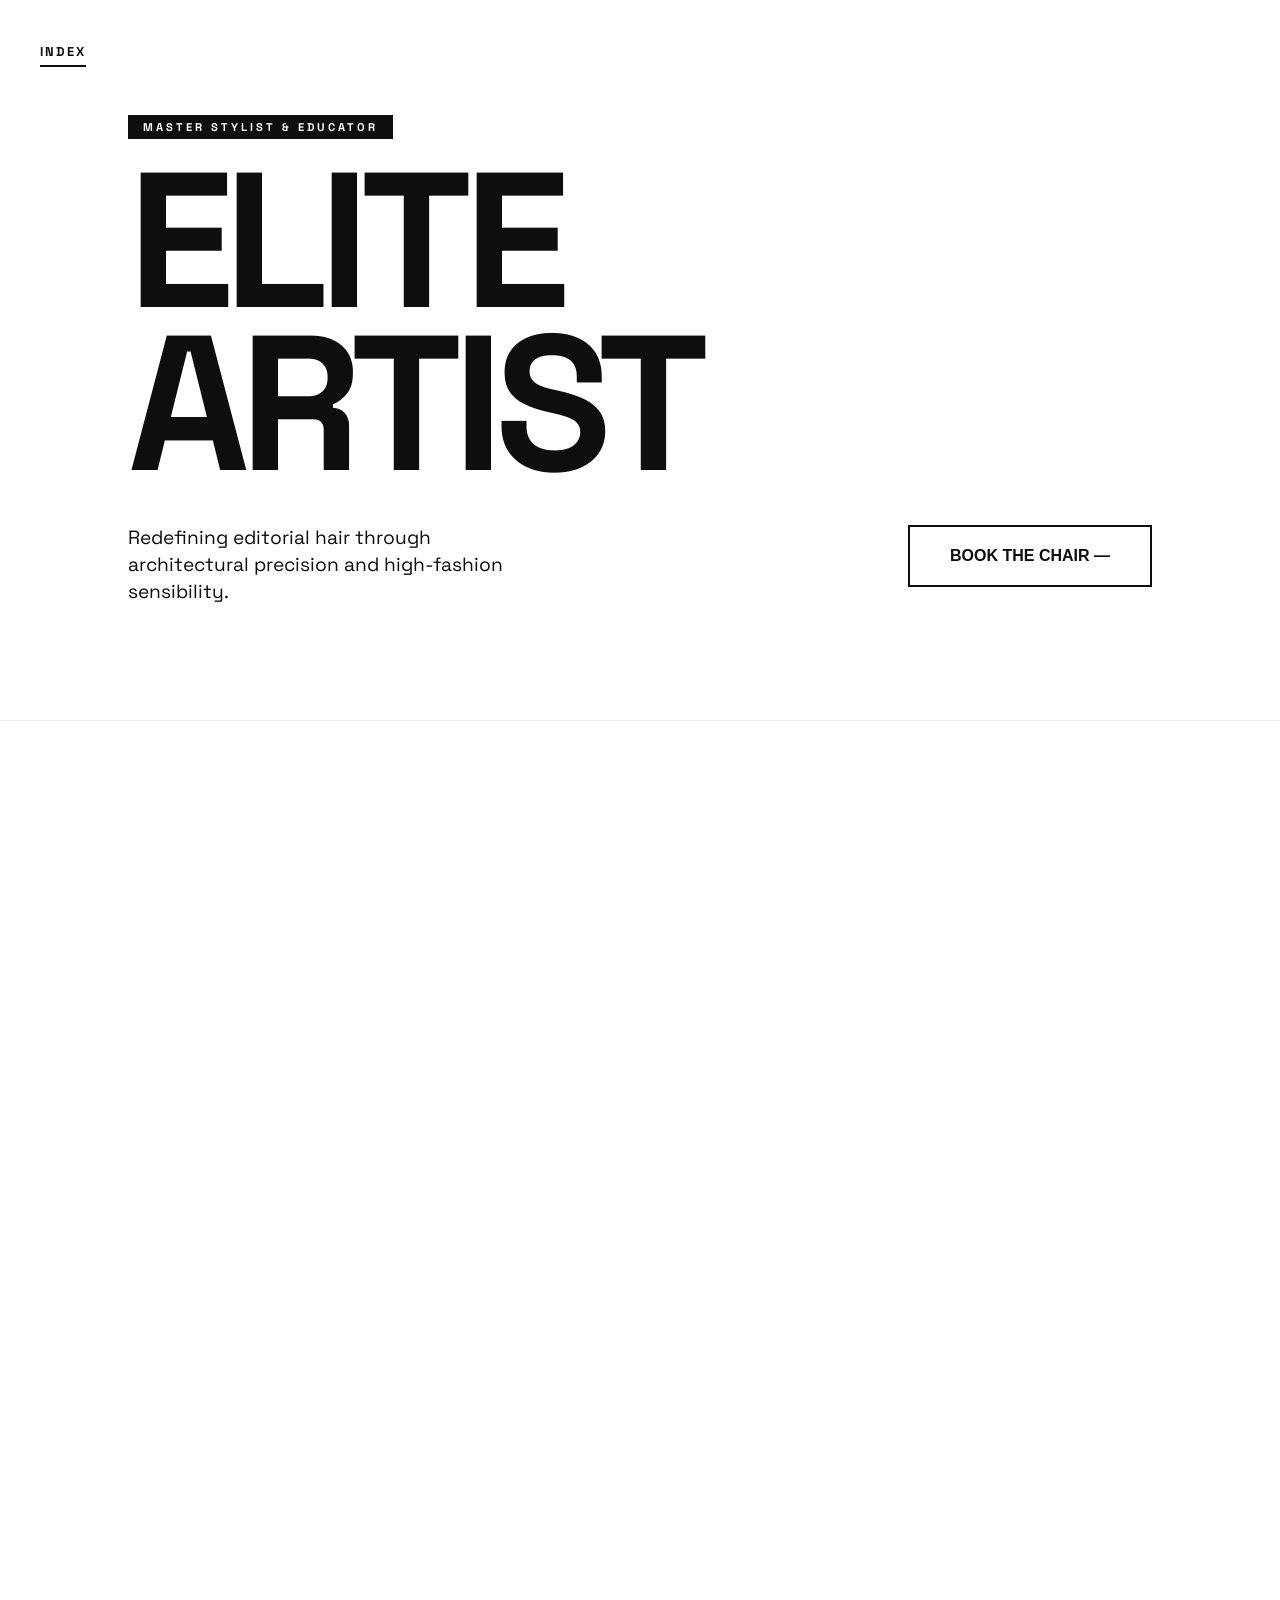
==== artist.html @ c4796ece "Update artist.html" ====
<!DOCTYPE html>
<html lang="en">
<head>
    <meta charset="UTF-8">
    <meta name="viewport" content="width=device-width, initial-scale=1.0">
    <title>Elite Artist | Dawlhaus Digital</title>
    <link href="https://fonts.googleapis.com/css2?family=Space+Grotesk:wght@300;500;700&display=swap" rel="stylesheet">
    <style>
        :root {
            --bg: #ffffff;
            --text: #0e0e0e;
            --accent: #ff3e00; /* Editorial Red accent */
        }

        body {
            background: var(--bg);
            color: var(--text);
            font-family: 'Space Grotesk', sans-serif;
            margin: 0;
            overflow-x: hidden;
            -webkit-font-smoothing: antialiased;
        }

        /* Sophisticated Back Nav */
        .back-nav {
            position: fixed;
            top: 40px;
            left: 40px;
            z-index: 100;
        }
        .back-nav a {
            text-decoration: none;
            color: var(--text);
            font-weight: 700;
            text-transform: uppercase;
            font-size: 0.8rem;
            letter-spacing: 2px;
            border-bottom: 2px solid var(--text);
            padding-bottom: 5px;
            transition: 0.3s;
        }
        .back-nav a:hover { color: var(--accent); border-color: var(--accent); }

        /* Award-Winning Header Layout */
        .artist-header {
            min-height: 80vh;
            display: flex;
            flex-direction: column;
            justify-content: center;
            padding: 0 10%;
            border-bottom: 1px solid #eee;
        }

        .badge {
            display: inline-block;
            background: var(--text);
            color: white;
            padding: 5px 15px;
            font-size: 0.7rem;
            font-weight: 700;
            text-transform: uppercase;
            letter-spacing: 3px;
            margin-bottom: 20px;
            width: fit-content;
        }

        .artist-header h1 {
            font-size: clamp(4rem, 15vw, 12rem); /* Fluid Typography */
            line-height: 0.85;
            margin: 0;
            font-weight: 700;
            letter-spacing: -0.05em;
            text-transform: uppercase;
        }

        .header-meta {
            display: grid;
            grid-template-columns: 1fr 1fr;
            margin-top: 40px;
            align-items: flex-start;
        }

        .header-meta p {
            font-size: 1.2rem;
            line-height: 1.4;
            max-width: 400px;
            margin: 0;
        }

        .cta-container { text-align: right; }

        .btn-editorial {
            background: none;
            border: 2px solid var(--text);
            color: var(--text);
            padding: 20px 40px;
            font-size: 1rem;
            font-weight: 700;
            text-transform: uppercase;
            cursor: pointer;
            transition: all 0.4s cubic-bezier(0.19, 1, 0.22, 1);
        }

        .btn-editorial:hover {
            background: var(--text);
            color: white;
            padding-right: 60px;
        }

        /* Broken Grid Gallery (The "Award Winning" Secret) */
        .gallery-section {
            padding: 100px 5%;
        }

        .gallery-grid {
            display: grid;
            grid-template-columns: repeat(6, 1fr);
            grid-auto-rows: 15vw;
            gap: 20px;
        }

        .gallery-item {
            background-size: cover;
            background-position: center;
            filter: grayscale(1);
            transition: 0.8s cubic-bezier(0.19, 1, 0.22, 1);
            position: relative;
            overflow: hidden;
        }

        .gallery-item::after {
            content: 'VIEW PROJECT';
            position: absolute;
            top: 50%; left: 50%;
            transform: translate(-50%, -50%);
            color: white;
            font-weight: 700;
            opacity: 0;
            transition: 0.4s;
        }

        .gallery-item:hover {
            filter: grayscale(0);
            transform: scale(0.98);
        }
        
        .gallery-item:hover::after { opacity: 1; }

        /* Asymmetric Layout */
        .item-1 { grid-column: 1 / span 3; grid-row: 1 / span 3; }
        .item-2 { grid-column: 4 / span 3; grid-row: 1 / span 2; margin-top: 50px; }
        .item-3 { grid-column: 2 / span 2; grid-row: 4 / span 2; }
        .item-4 { grid-column: 4 / span 2; grid-row: 3 / span 3; }

        @media (max-width: 768px) {
            .header-meta { grid-template-columns: 1fr; gap: 30px; }
            .gallery-grid { display: flex; flex-direction: column; }
            .gallery-item { aspect-ratio: 3/4; margin-bottom: 20px; }
        }
    </style>
</head>
<body>

    <nav class="back-nav">
        <a href="index.html">Index</a>
    </nav>

    <header class="artist-header">
        <span class="badge">Master Stylist & Educator</span>
        <h1>ELITE<br>ARTIST</h1>
        
        <div class="header-meta">
            <p>Redefining editorial hair through architectural precision and high-fashion sensibility.</p>
            <div class="cta-container">
                <button class="btn-editorial">Book the Chair —</button>
            </div>
        </div>
    </header>

    <section class="gallery-section">
        <div class="gallery-grid">
            <div class="gallery-item item-1" style="background-image: url('https://images.unsplash.com/photo-1562322140-8baeececf3df?auto=format&fit=crop&q=80&w=800');"></div>
            <div class="gallery-item item-2" style="background-image: url('https://images.unsplash.com/photo-1522335789203-aabd1fc54bc9?auto=format&fit=crop&q=80&w=800');"></div>
            <div class="gallery-item item-3" style="background-image: url('https://images.unsplash.com/photo-1487412720507-e7ab37603c6f?auto=format&fit=crop&q=80&w=800');"></div>
            <div class="gallery-item item-4" style="background-image: url('https://images.unsplash.com/photo-1595476108010-b4d1f102b1b1?auto=format&fit=crop&q=80&w=800');"></div>
        </div>
    </section>

</body>
</html>
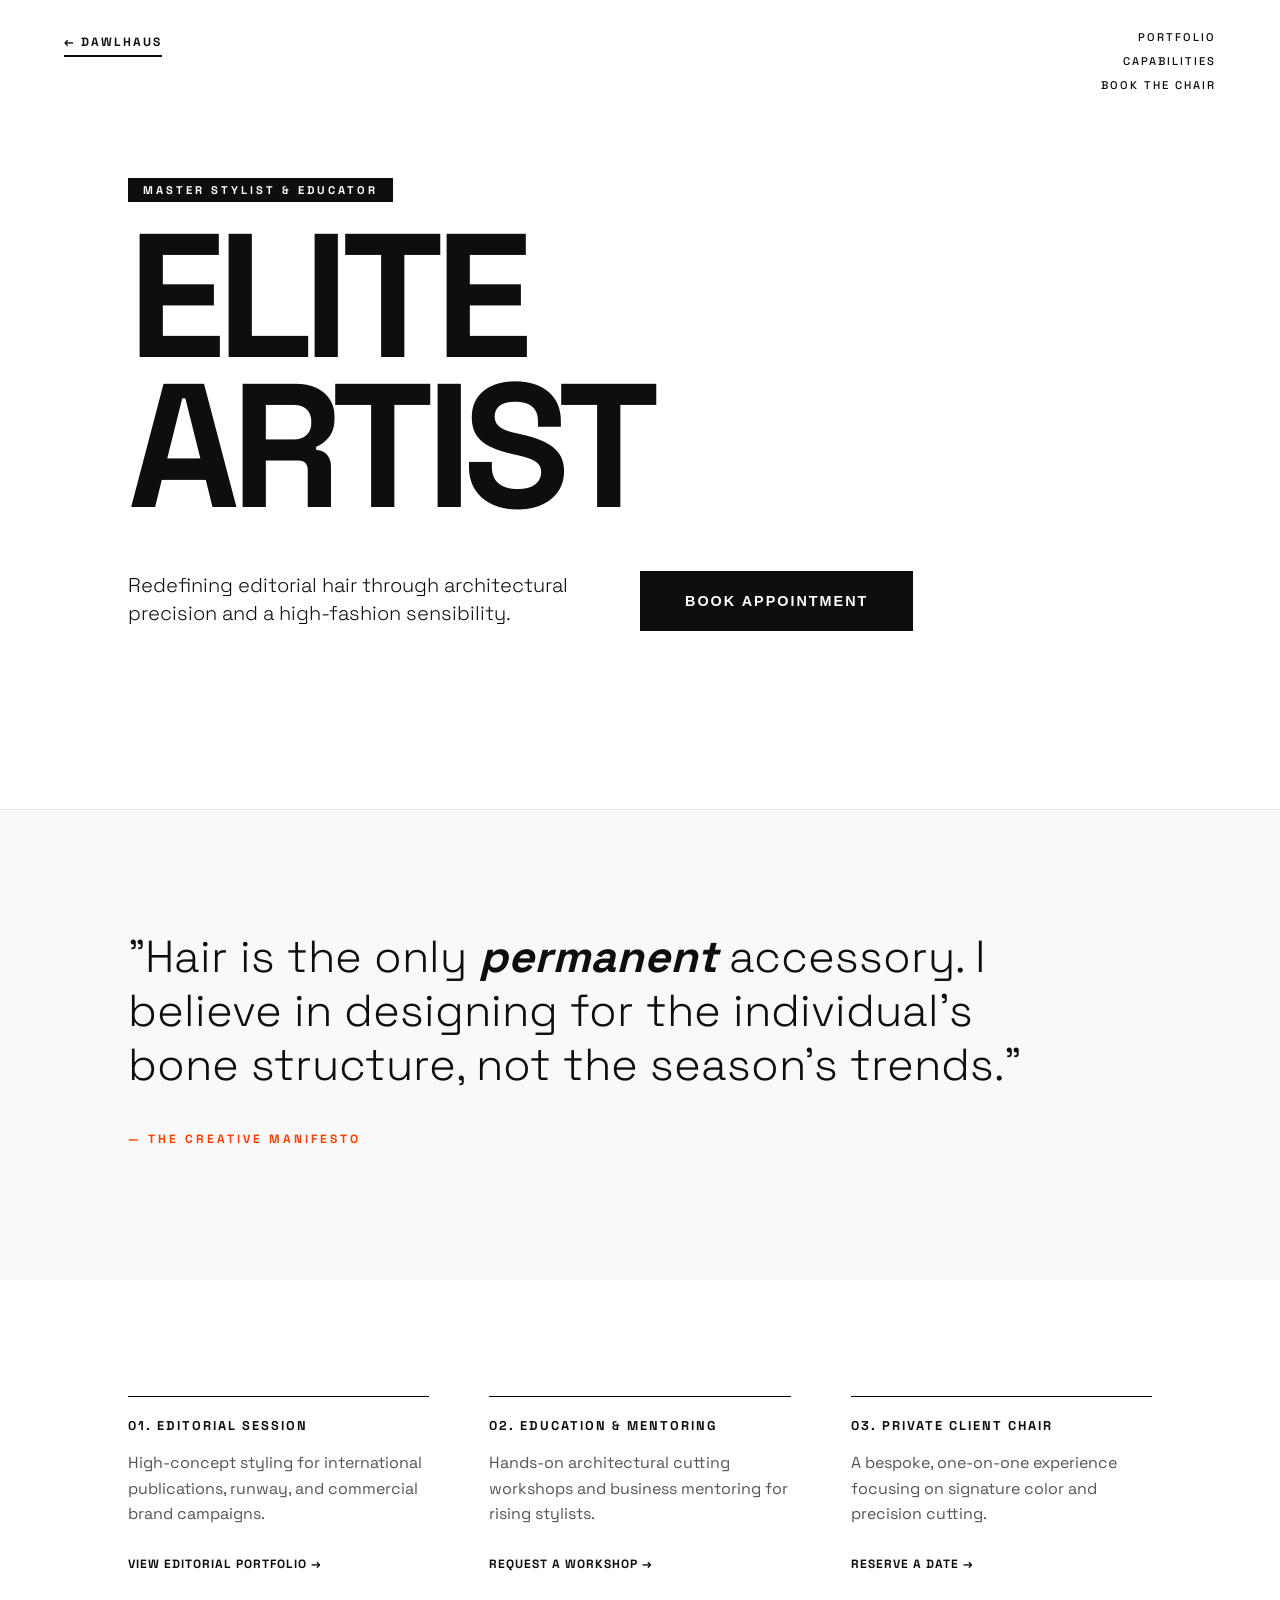
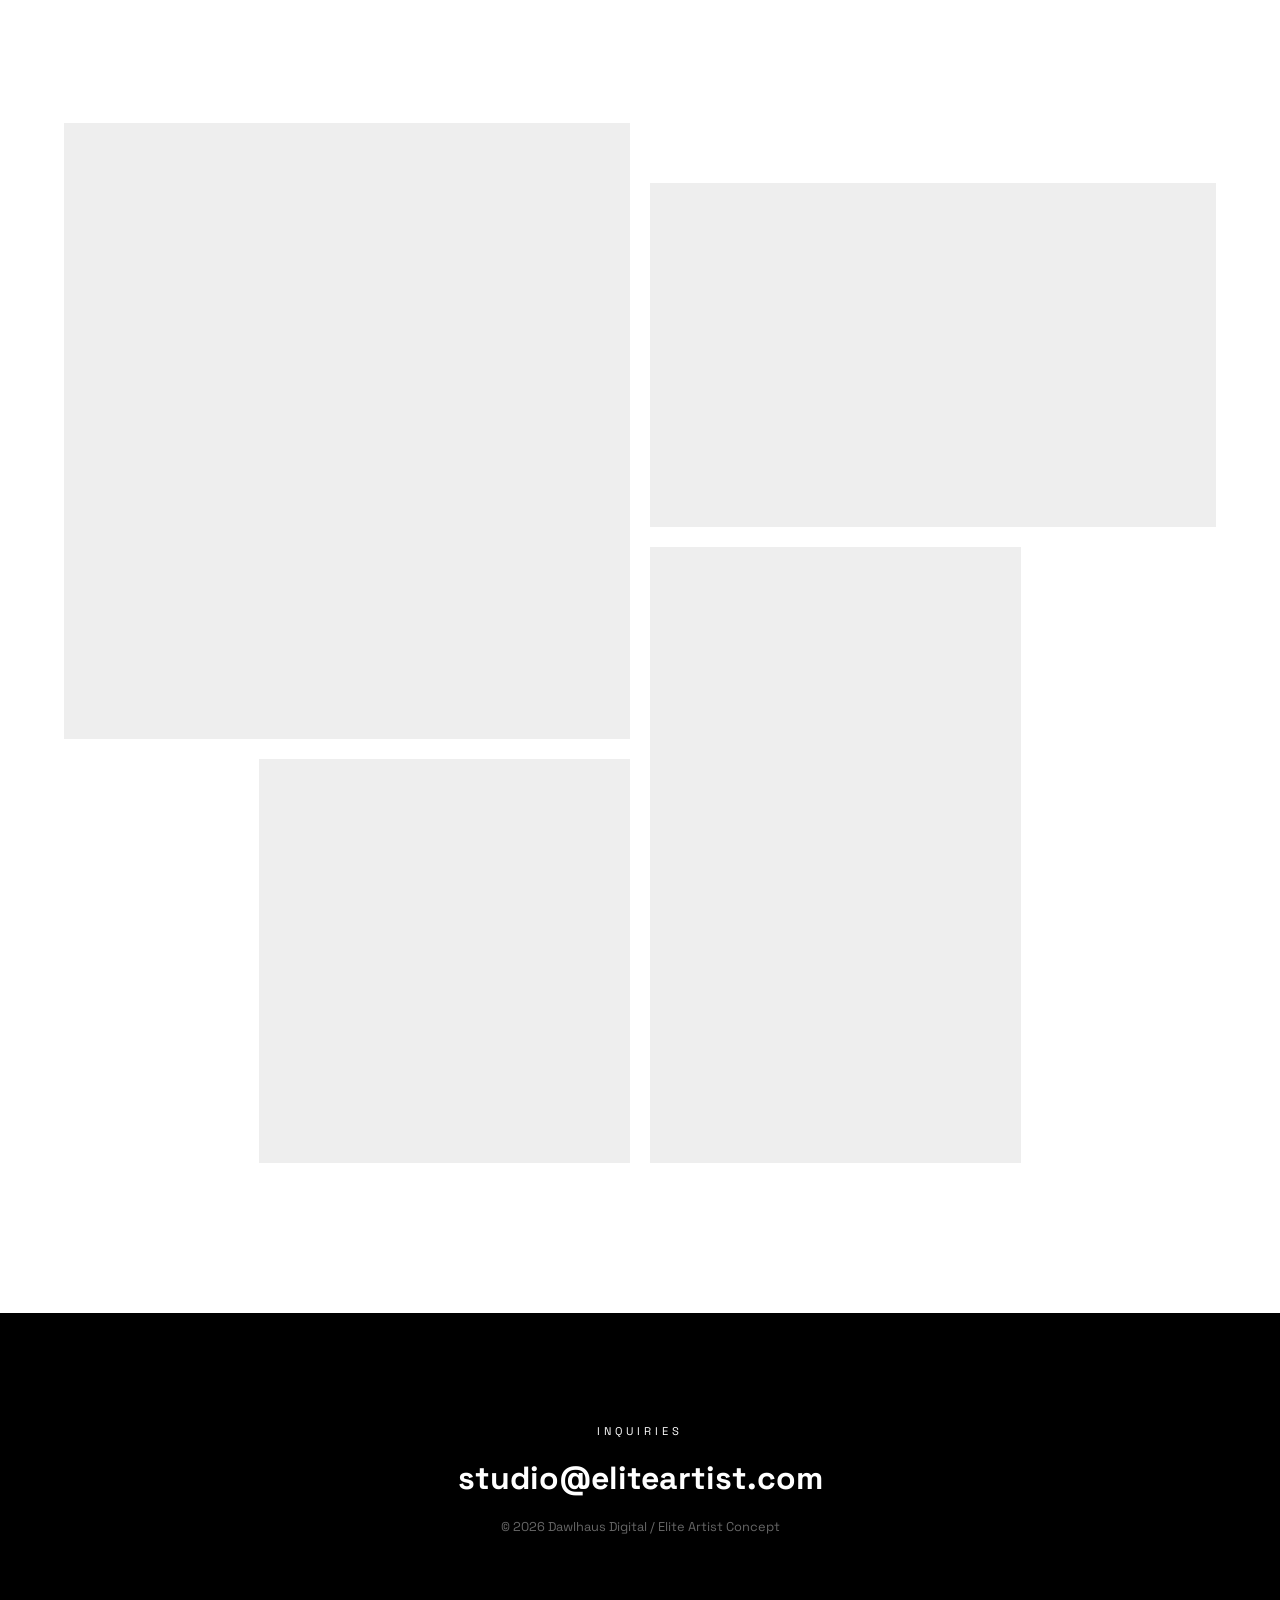
==== commit aa63f365: "Update artist.html" ====
--- a/artist.html
+++ b/artist.html
@@ -9,8 +9,11 @@
         :root {
             --bg: #ffffff;
             --text: #0e0e0e;
-            --accent: #ff3e00; /* Editorial Red accent */
-        }
+            --accent: #ff3e00; 
+            --light-grey: #f9f9f9;
+        }
+
+        * { box-sizing: border-box; }
 
         body {
             background: var(--bg);
@@ -19,31 +22,60 @@
             margin: 0;
             overflow-x: hidden;
             -webkit-font-smoothing: antialiased;
-        }
-
-        /* Sophisticated Back Nav */
-        .back-nav {
+            scroll-behavior: smooth;
+        }
+
+        /* --- NAVIGATION & SIDEBAR --- */
+        .nav-container {
             position: fixed;
-            top: 40px;
-            left: 40px;
+            top: 0;
+            width: 100%;
+            padding: 30px 5%;
+            display: flex;
+            justify-content: space-between;
+            align-items: flex-start;
             z-index: 100;
-        }
+            pointer-events: none; /* Allows clicking items behind it if needed */
+        }
+
+        .nav-container a, .nav-container li { pointer-events: auto; }
+
         .back-nav a {
             text-decoration: none;
             color: var(--text);
             font-weight: 700;
             text-transform: uppercase;
-            font-size: 0.8rem;
+            font-size: 0.75rem;
             letter-spacing: 2px;
             border-bottom: 2px solid var(--text);
             padding-bottom: 5px;
             transition: 0.3s;
         }
-        .back-nav a:hover { color: var(--accent); border-color: var(--accent); }
-
-        /* Award-Winning Header Layout */
+
+        .side-meta ul {
+            list-style: none;
+            padding: 0;
+            margin: 0;
+            text-align: right;
+        }
+
+        .side-meta a {
+            text-decoration: none;
+            color: var(--text);
+            font-weight: 500;
+            font-size: 0.7rem;
+            letter-spacing: 2px;
+            text-transform: uppercase;
+            display: block;
+            margin-bottom: 10px;
+            transition: 0.3s;
+        }
+
+        .side-meta a:hover, .back-nav a:hover { color: var(--accent); border-color: var(--accent); }
+
+        /* --- HERO HEADER --- */
         .artist-header {
-            min-height: 80vh;
+            min-height: 90vh;
             display: flex;
             flex-direction: column;
             justify-content: center;
@@ -65,7 +97,7 @@
         }
 
         .artist-header h1 {
-            font-size: clamp(4rem, 15vw, 12rem); /* Fluid Typography */
+            font-size: clamp(4rem, 15vw, 11rem);
             line-height: 0.85;
             margin: 0;
             font-weight: 700;
@@ -76,41 +108,98 @@
         .header-meta {
             display: grid;
             grid-template-columns: 1fr 1fr;
-            margin-top: 40px;
+            margin-top: 50px;
             align-items: flex-start;
         }
 
         .header-meta p {
-            font-size: 1.2rem;
+            font-size: 1.25rem;
             line-height: 1.4;
-            max-width: 400px;
-            margin: 0;
-        }
-
-        .cta-container { text-align: right; }
+            max-width: 450px;
+            margin: 0;
+            font-weight: 300;
+        }
 
         .btn-editorial {
-            background: none;
-            border: 2px solid var(--text);
+            background: var(--text);
+            border: none;
+            color: white;
+            padding: 22px 45px;
+            font-size: 0.9rem;
+            font-weight: 700;
+            text-transform: uppercase;
+            cursor: pointer;
+            letter-spacing: 2px;
+            transition: all 0.4s cubic-bezier(0.19, 1, 0.22, 1);
+        }
+
+        .btn-editorial:hover {
+            background: var(--accent);
+            transform: translateY(-5px);
+        }
+
+        /* --- PHILOSOPHY SECTION --- */
+        .philosophy {
+            padding: 120px 10%;
+            background: var(--light-grey);
+            text-align: left;
+        }
+
+        .philosophy h2 {
+            font-weight: 300;
+            font-size: clamp(1.5rem, 4vw, 2.8rem);
+            line-height: 1.2;
+            max-width: 900px;
+            margin: 0;
+        }
+
+        .philosophy span { font-style: italic; font-weight: 700; }
+
+        /* --- SERVICES / CAPABILITIES --- */
+        .services-grid {
+            padding: 100px 10%;
+            display: grid;
+            grid-template-columns: repeat(auto-fit, minmax(300px, 1fr));
+            gap: 60px;
+        }
+
+        .service-card h4 {
+            border-top: 1px solid #000;
+            padding-top: 20px;
+            text-transform: uppercase;
+            font-size: 0.8rem;
+            letter-spacing: 2px;
+            margin-bottom: 15px;
+        }
+
+        .service-card p {
+            font-size: 1rem;
+            color: #555;
+            line-height: 1.6;
+            margin-bottom: 25px;
+        }
+
+        .service-link {
+            font-weight: 700;
             color: var(--text);
-            padding: 20px 40px;
-            font-size: 1rem;
-            font-weight: 700;
-            text-transform: uppercase;
-            cursor: pointer;
-            transition: all 0.4s cubic-bezier(0.19, 1, 0.22, 1);
-        }
-
-        .btn-editorial:hover {
-            background: var(--text);
-            color: white;
-            padding-right: 60px;
-        }
-
-        /* Broken Grid Gallery (The "Award Winning" Secret) */
-        .gallery-section {
-            padding: 100px 5%;
-        }
+            text-decoration: none;
+            font-size: 0.75rem;
+            letter-spacing: 1px;
+            position: relative;
+        }
+
+        .service-link::after {
+            content: '';
+            position: absolute;
+            width: 0; height: 1px; bottom: -2px; left: 0;
+            background: var(--accent);
+            transition: 0.3s;
+        }
+
+        .service-link:hover::after { width: 100%; }
+
+        /* --- GALLERY SECTION --- */
+        .gallery-section { padding: 50px 5% 150px 5%; }
 
         .gallery-grid {
             display: grid;
@@ -125,44 +214,40 @@
             filter: grayscale(1);
             transition: 0.8s cubic-bezier(0.19, 1, 0.22, 1);
             position: relative;
-            overflow: hidden;
-        }
-
-        .gallery-item::after {
-            content: 'VIEW PROJECT';
-            position: absolute;
-            top: 50%; left: 50%;
-            transform: translate(-50%, -50%);
-            color: white;
-            font-weight: 700;
-            opacity: 0;
-            transition: 0.4s;
-        }
-
-        .gallery-item:hover {
-            filter: grayscale(0);
-            transform: scale(0.98);
-        }
-        
-        .gallery-item:hover::after { opacity: 1; }
-
-        /* Asymmetric Layout */
+            background-color: #eee;
+        }
+
+        .gallery-item:hover { filter: grayscale(0); }
+
+        /* Asymmetric Layout Rules */
         .item-1 { grid-column: 1 / span 3; grid-row: 1 / span 3; }
-        .item-2 { grid-column: 4 / span 3; grid-row: 1 / span 2; margin-top: 50px; }
+        .item-2 { grid-column: 4 / span 3; grid-row: 1 / span 2; margin-top: 60px; }
         .item-3 { grid-column: 2 / span 2; grid-row: 4 / span 2; }
         .item-4 { grid-column: 4 / span 2; grid-row: 3 / span 3; }
 
-        @media (max-width: 768px) {
-            .header-meta { grid-template-columns: 1fr; gap: 30px; }
+        /* --- RESPONSIVE --- */
+        @media (max-width: 900px) {
+            .header-meta { grid-template-columns: 1fr; gap: 40px; }
             .gallery-grid { display: flex; flex-direction: column; }
-            .gallery-item { aspect-ratio: 3/4; margin-bottom: 20px; }
+            .gallery-item { aspect-ratio: 1/1; margin-bottom: 20px; }
+            .nav-container { position: absolute; padding: 20px 5%; }
+            .side-meta { display: none; } /* Hide secondary nav on mobile for space */
         }
     </style>
 </head>
 <body>
 
-    <nav class="back-nav">
-        <a href="index.html">Index</a>
+    <nav class="nav-container">
+        <div class="back-nav">
+            <a href="index.html">← Dawlhaus</a>
+        </div>
+        <div class="side-meta">
+            <ul>
+                <li><a href="#portfolio">Portfolio</a></li>
+                <li><a href="#services">Capabilities</a></li>
+                <li><a href="#booking">Book the Chair</a></li>
+            </ul>
+        </div>
     </nav>
 
     <header class="artist-header">
@@ -170,14 +255,41 @@
         <h1>ELITE<br>ARTIST</h1>
         
         <div class="header-meta">
-            <p>Redefining editorial hair through architectural precision and high-fashion sensibility.</p>
+            <p>Redefining editorial hair through architectural precision and a high-fashion sensibility.</p>
             <div class="cta-container">
-                <button class="btn-editorial">Book the Chair —</button>
+                <button class="btn-editorial" id="booking">Book Appointment</button>
             </div>
         </div>
     </header>
 
-    <section class="gallery-section">
+    <section class="philosophy">
+        <h2>
+            "Hair is the only <span>permanent</span> accessory. I believe in designing for the individual's bone structure, not the season's trends."
+        </h2>
+        <p style="margin-top: 40px; text-transform: uppercase; letter-spacing: 3px; font-size: 0.75rem; font-weight: 700; color: var(--accent);">
+            — The Creative Manifesto
+        </p>
+    </section>
+
+    <section id="services" class="services-grid">
+        <div class="service-card">
+            <h4>01. Editorial Session</h4>
+            <p>High-concept styling for international publications, runway, and commercial brand campaigns.</p>
+            <a href="#" class="service-link">VIEW EDITORIAL PORTFOLIO →</a>
+        </div>
+        <div class="service-card">
+            <h4>02. Education & Mentoring</h4>
+            <p>Hands-on architectural cutting workshops and business mentoring for rising stylists.</p>
+            <a href="#" class="service-link">REQUEST A WORKSHOP →</a>
+        </div>
+        <div class="service-card">
+            <h4>03. Private Client Chair</h4>
+            <p>A bespoke, one-on-one experience focusing on signature color and precision cutting.</p>
+            <a href="#" class="service-link">RESERVE A DATE →</a>
+        </div>
+    </section>
+
+    <section id="portfolio" class="gallery-section">
         <div class="gallery-grid">
             <div class="gallery-item item-1" style="background-image: url('https://images.unsplash.com/photo-1562322140-8baeececf3df?auto=format&fit=crop&q=80&w=800');"></div>
             <div class="gallery-item item-2" style="background-image: url('https://images.unsplash.com/photo-1522335789203-aabd1fc54bc9?auto=format&fit=crop&q=80&w=800');"></div>
@@ -186,5 +298,11 @@
         </div>
     </section>
 
+    <footer style="padding: 100px 10%; background: #000; color: #fff; text-align: center;">
+        <p style="text-transform: uppercase; letter-spacing: 4px; font-size: 0.7rem;">Inquiries</p>
+        <h3 style="font-size: 2rem; margin: 20px 0;">studio@eliteartist.com</h3>
+        <p style="color: #666; font-size: 0.8rem;">&copy; 2026 Dawlhaus Digital / Elite Artist Concept</p>
+    </footer>
+
 </body>
 </html>
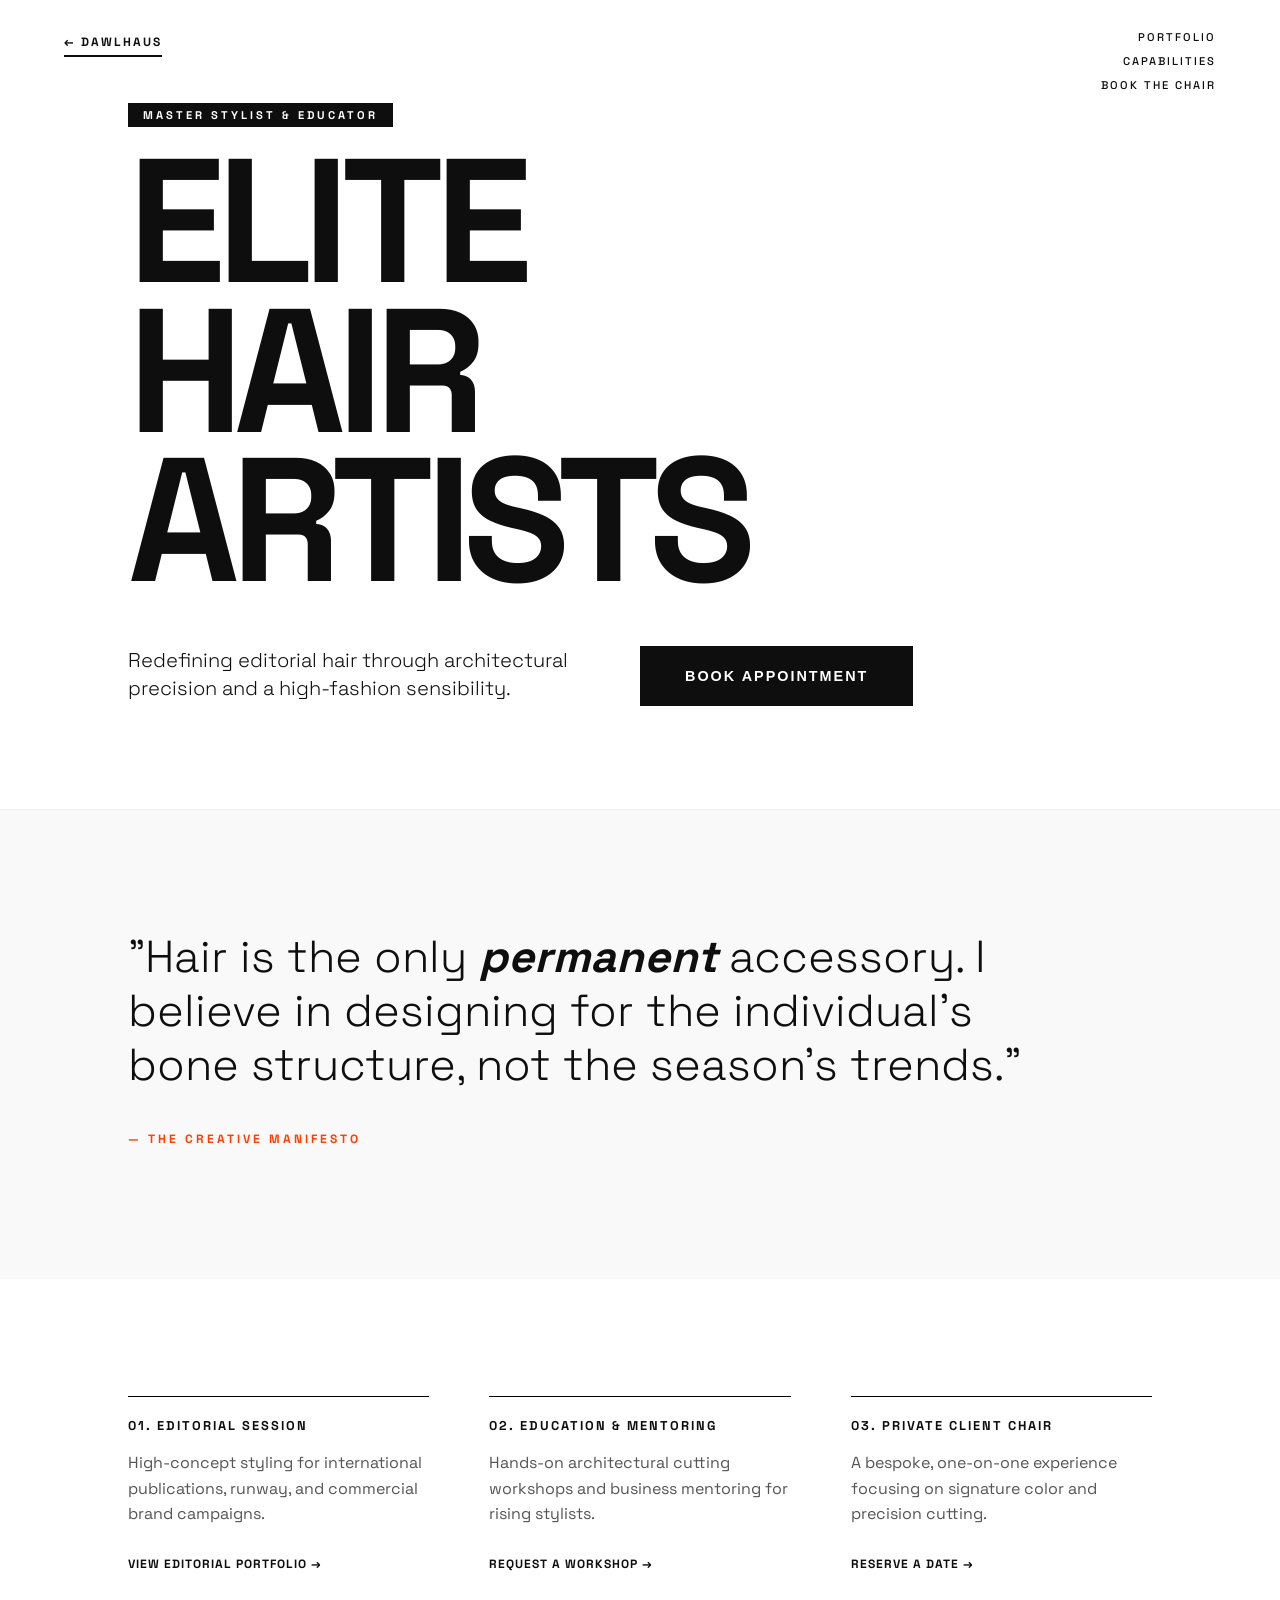
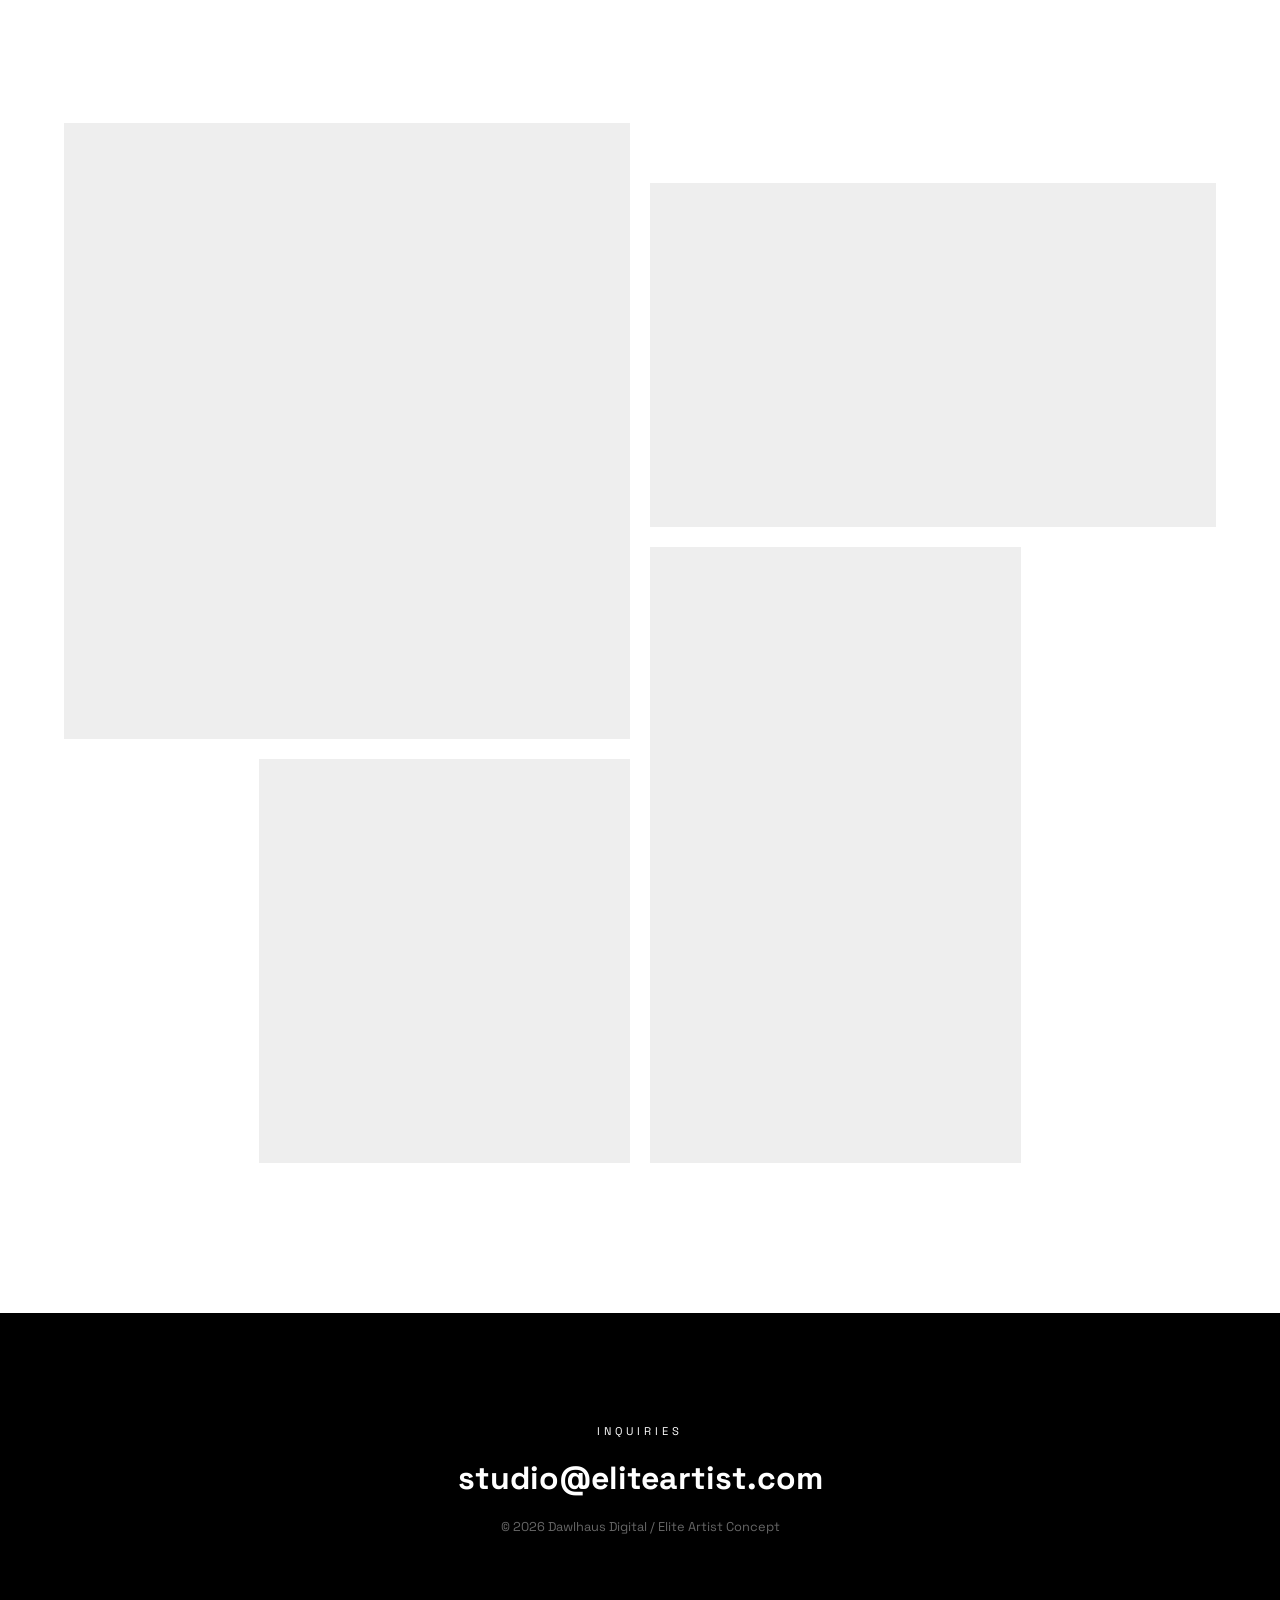
==== commit cde0f2fa: "Update artist.html" ====
--- a/artist.html
+++ b/artist.html
@@ -3,7 +3,7 @@
 <head>
     <meta charset="UTF-8">
     <meta name="viewport" content="width=device-width, initial-scale=1.0">
-    <title>Elite Artist | Dawlhaus Digital</title>
+    <title>Elite Hair Artists | Dawlhaus Digital</title>
     <link href="https://fonts.googleapis.com/css2?family=Space+Grotesk:wght@300;500;700&display=swap" rel="stylesheet">
     <style>
         :root {
@@ -252,7 +252,7 @@
 
     <header class="artist-header">
         <span class="badge">Master Stylist & Educator</span>
-        <h1>ELITE<br>ARTIST</h1>
+        <h1>ELITE<br>HAIR<br>ARTISTS</h1>
         
         <div class="header-meta">
             <p>Redefining editorial hair through architectural precision and a high-fashion sensibility.</p>
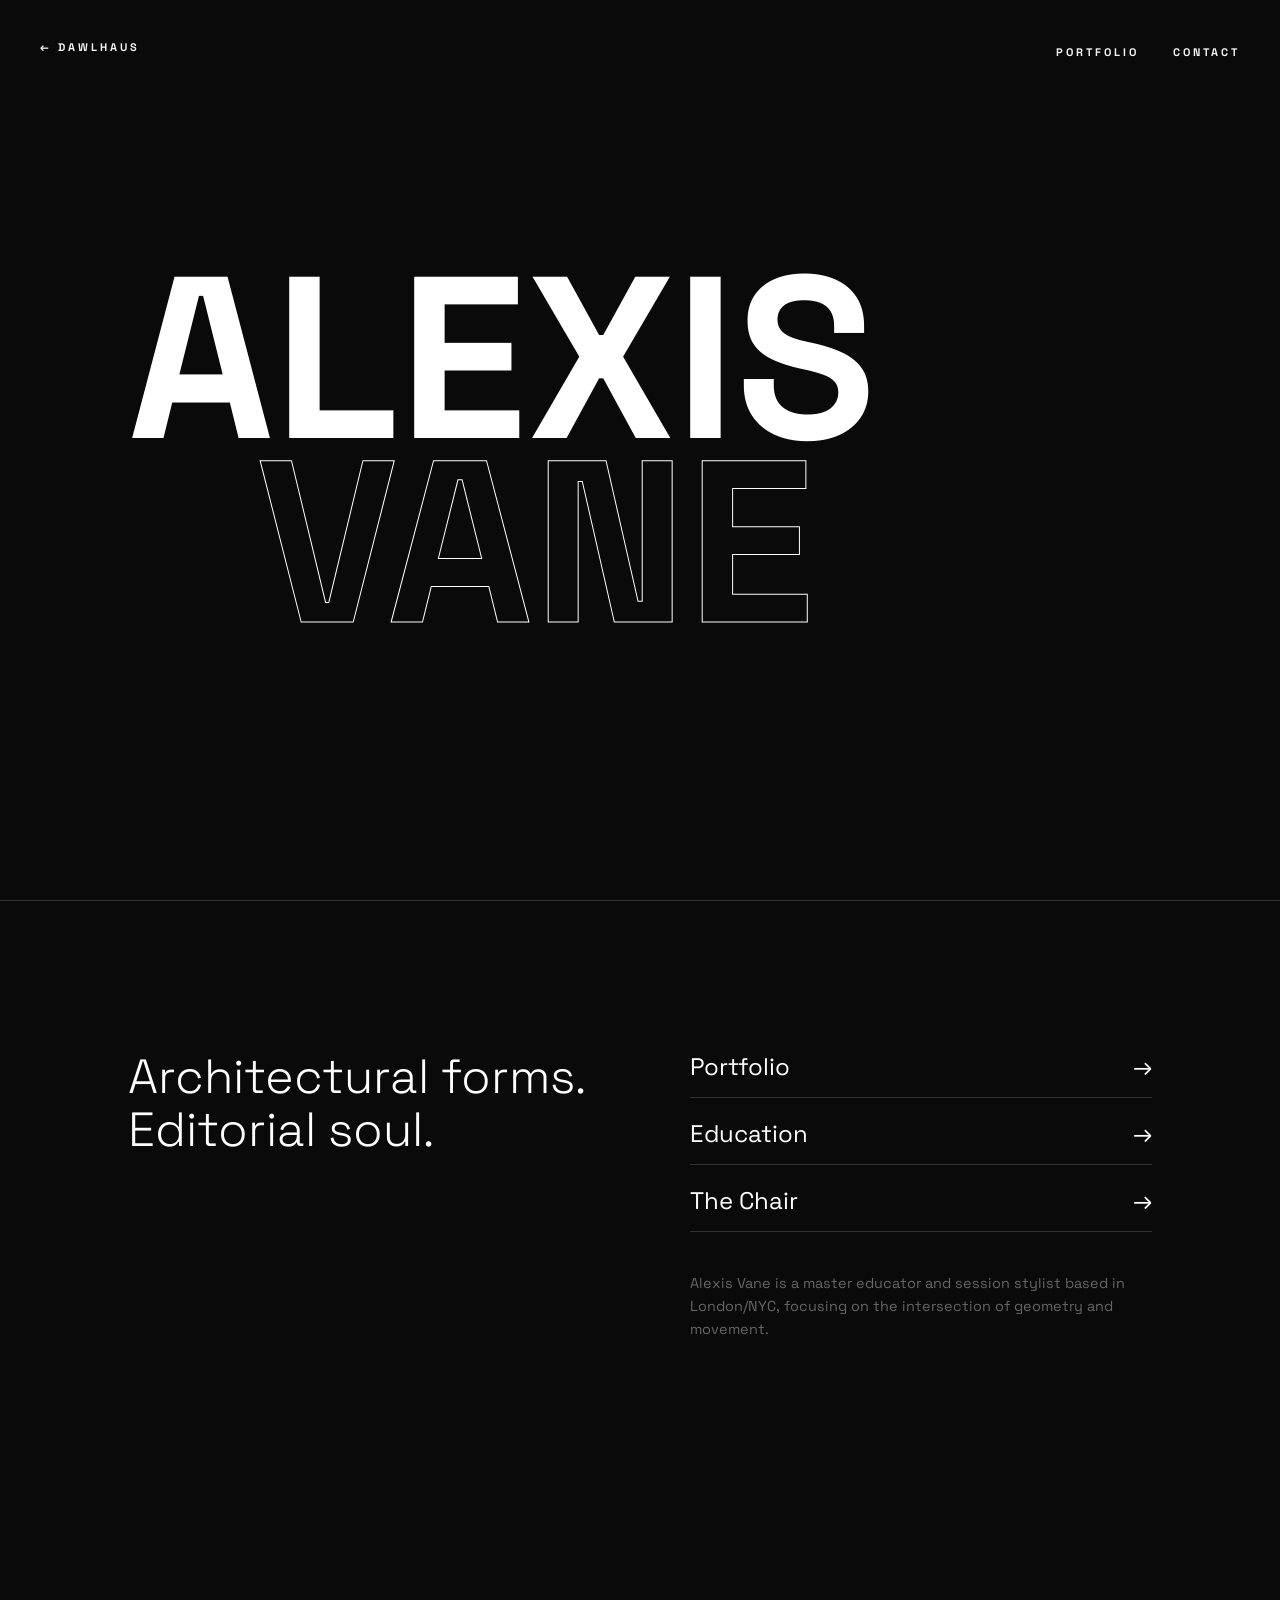
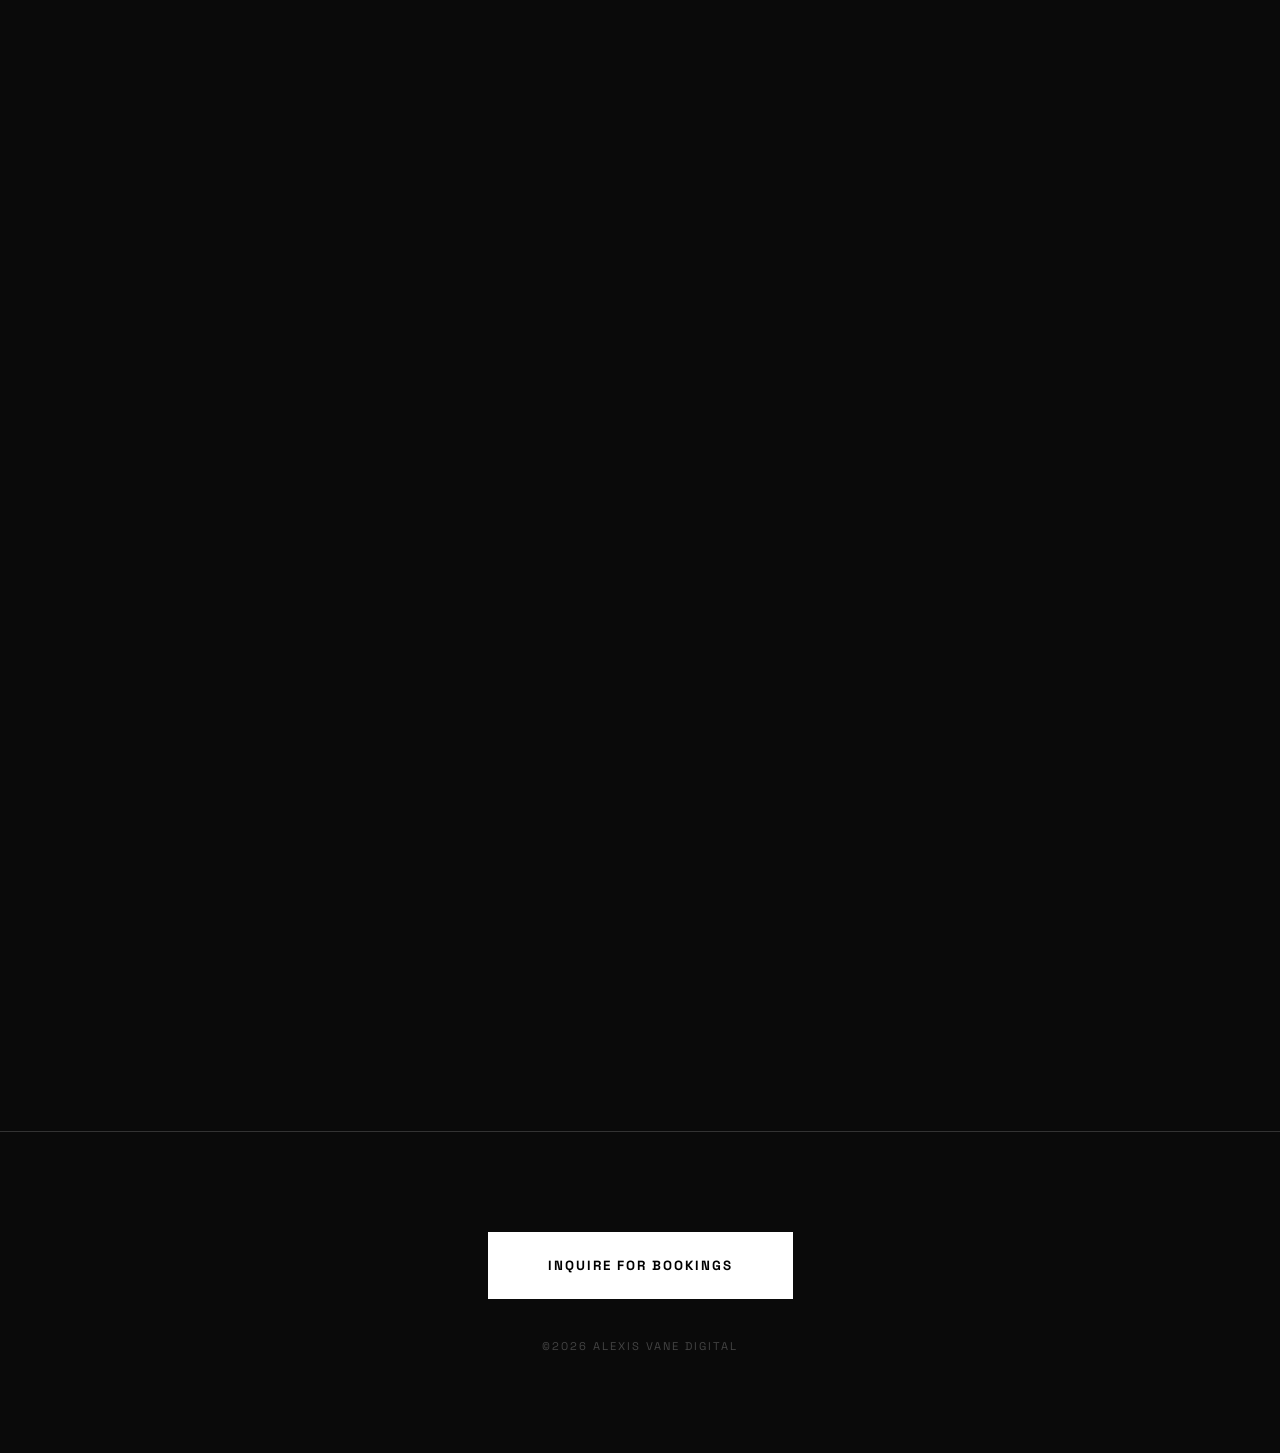
==== commit 8e49b03d: "Update artist.html" ====
--- a/artist.html
+++ b/artist.html
@@ -3,305 +3,189 @@
 <head>
     <meta charset="UTF-8">
     <meta name="viewport" content="width=device-width, initial-scale=1.0">
-    <title>Elite Hair Artists | Dawlhaus Digital</title>
-    <link href="https://fonts.googleapis.com/css2?family=Space+Grotesk:wght@300;500;700&display=swap" rel="stylesheet">
+    <title>Alexis Vane | Editorial Stylist</title>
+    <link href="https://fonts.googleapis.com/css2?family=Space+Grotesk:wght@300;400;700&display=swap" rel="stylesheet">
     <style>
         :root {
-            --bg: #ffffff;
-            --text: #0e0e0e;
-            --accent: #ff3e00; 
-            --light-grey: #f9f9f9;
+            --bg: #0a0a0a;
+            --text: #ffffff;
+            --accent: #bcbcbc;
         }
 
-        * { box-sizing: border-box; }
+        * { box-sizing: border-box; margin: 0; padding: 0; }
 
         body {
             background: var(--bg);
             color: var(--text);
             font-family: 'Space Grotesk', sans-serif;
-            margin: 0;
             overflow-x: hidden;
             -webkit-font-smoothing: antialiased;
-            scroll-behavior: smooth;
         }
 
-        /* --- NAVIGATION & SIDEBAR --- */
-        .nav-container {
+        /* --- NAVIGATION --- */
+        nav {
             position: fixed;
-            top: 0;
-            width: 100%;
-            padding: 30px 5%;
+            top: 0; width: 100%;
+            padding: 40px;
             display: flex;
             justify-content: space-between;
-            align-items: flex-start;
-            z-index: 100;
-            pointer-events: none; /* Allows clicking items behind it if needed */
+            z-index: 1000;
+            mix-blend-mode: difference; /* Makes text visible over any background */
         }
 
-        .nav-container a, .nav-container li { pointer-events: auto; }
-
-        .back-nav a {
+        nav a {
+            color: white;
             text-decoration: none;
-            color: var(--text);
+            text-transform: uppercase;
+            font-size: 11px;
+            letter-spacing: 3px;
             font-weight: 700;
-            text-transform: uppercase;
-            font-size: 0.75rem;
-            letter-spacing: 2px;
-            border-bottom: 2px solid var(--text);
-            padding-bottom: 5px;
-            transition: 0.3s;
         }
 
-        .side-meta ul {
-            list-style: none;
-            padding: 0;
-            margin: 0;
-            text-align: right;
-        }
-
-        .side-meta a {
-            text-decoration: none;
-            color: var(--text);
-            font-weight: 500;
-            font-size: 0.7rem;
-            letter-spacing: 2px;
-            text-transform: uppercase;
-            display: block;
-            margin-bottom: 10px;
-            transition: 0.3s;
-        }
-
-        .side-meta a:hover, .back-nav a:hover { color: var(--accent); border-color: var(--accent); }
-
-        /* --- HERO HEADER --- */
-        .artist-header {
-            min-height: 90vh;
+        /* --- HERO SECTION --- */
+        .hero {
+            height: 100vh;
             display: flex;
-            flex-direction: column;
-            justify-content: center;
+            align-items: center;
             padding: 0 10%;
-            border-bottom: 1px solid #eee;
-        }
-
-        .badge {
-            display: inline-block;
-            background: var(--text);
-            color: white;
-            padding: 5px 15px;
-            font-size: 0.7rem;
-            font-weight: 700;
-            text-transform: uppercase;
-            letter-spacing: 3px;
-            margin-bottom: 20px;
-            width: fit-content;
-        }
-
-        .artist-header h1 {
-            font-size: clamp(4rem, 15vw, 11rem);
-            line-height: 0.85;
-            margin: 0;
-            font-weight: 700;
-            letter-spacing: -0.05em;
-            text-transform: uppercase;
-        }
-
-        .header-meta {
-            display: grid;
-            grid-template-columns: 1fr 1fr;
-            margin-top: 50px;
-            align-items: flex-start;
-        }
-
-        .header-meta p {
-            font-size: 1.25rem;
-            line-height: 1.4;
-            max-width: 450px;
-            margin: 0;
-            font-weight: 300;
-        }
-
-        .btn-editorial {
-            background: var(--text);
-            border: none;
-            color: white;
-            padding: 22px 45px;
-            font-size: 0.9rem;
-            font-weight: 700;
-            text-transform: uppercase;
-            cursor: pointer;
-            letter-spacing: 2px;
-            transition: all 0.4s cubic-bezier(0.19, 1, 0.22, 1);
-        }
-
-        .btn-editorial:hover {
-            background: var(--accent);
-            transform: translateY(-5px);
-        }
-
-        /* --- PHILOSOPHY SECTION --- */
-        .philosophy {
-            padding: 120px 10%;
-            background: var(--light-grey);
-            text-align: left;
-        }
-
-        .philosophy h2 {
-            font-weight: 300;
-            font-size: clamp(1.5rem, 4vw, 2.8rem);
-            line-height: 1.2;
-            max-width: 900px;
-            margin: 0;
-        }
-
-        .philosophy span { font-style: italic; font-weight: 700; }
-
-        /* --- SERVICES / CAPABILITIES --- */
-        .services-grid {
-            padding: 100px 10%;
-            display: grid;
-            grid-template-columns: repeat(auto-fit, minmax(300px, 1fr));
-            gap: 60px;
-        }
-
-        .service-card h4 {
-            border-top: 1px solid #000;
-            padding-top: 20px;
-            text-transform: uppercase;
-            font-size: 0.8rem;
-            letter-spacing: 2px;
-            margin-bottom: 15px;
-        }
-
-        .service-card p {
-            font-size: 1rem;
-            color: #555;
-            line-height: 1.6;
-            margin-bottom: 25px;
-        }
-
-        .service-link {
-            font-weight: 700;
-            color: var(--text);
-            text-decoration: none;
-            font-size: 0.75rem;
-            letter-spacing: 1px;
             position: relative;
         }
 
-        .service-link::after {
-            content: '';
-            position: absolute;
-            width: 0; height: 1px; bottom: -2px; left: 0;
-            background: var(--accent);
-            transition: 0.3s;
+        .hero-title {
+            font-size: clamp(5rem, 18vw, 15rem);
+            line-height: 0.8;
+            z-index: 10;
+            pointer-events: none;
         }
 
-        .service-link:hover::after { width: 100%; }
+        .hero-title span {
+            display: block;
+            margin-left: 10vw;
+            color: transparent;
+            -webkit-text-stroke: 1px var(--text);
+        }
 
-        /* --- GALLERY SECTION --- */
-        .gallery-section { padding: 50px 5% 150px 5%; }
+        .hero-image-float {
+            position: absolute;
+            right: 15%;
+            top: 20%;
+            width: 30vw;
+            height: 40vw;
+            background: url('https://images.unsplash.com/photo-1562322140-8baeececf3df?auto=format&fit=crop&q=80&w=800') center/cover;
+            filter: grayscale(1);
+            z-index: 5;
+            opacity: 0.6;
+        }
 
-        .gallery-grid {
+        /* --- CONTENT STRIP --- */
+        .manifesto {
+            padding: 150px 10%;
+            border-top: 1px solid #333;
+        }
+
+        .manifesto-grid {
             display: grid;
-            grid-template-columns: repeat(6, 1fr);
-            grid-auto-rows: 15vw;
+            grid-template-columns: 1fr 1fr;
+            gap: 100px;
+        }
+
+        .manifesto h2 {
+            font-size: 3rem;
+            font-weight: 300;
+            line-height: 1.1;
+        }
+
+        .links-container {
+            display: flex;
+            flex-direction: column;
             gap: 20px;
         }
 
-        .gallery-item {
+        .editorial-link {
+            font-size: 1.5rem;
+            color: var(--text);
+            text-decoration: none;
+            border-bottom: 1px solid #333;
+            padding-bottom: 15px;
+            transition: 0.4s;
+            display: flex;
+            justify-content: space-between;
+        }
+
+        .editorial-link:hover {
+            padding-left: 20px;
+            border-color: var(--text);
+        }
+
+        /* --- PORTFOLIO GRID --- */
+        .work {
+            padding: 0 5% 100px 5%;
+            display: grid;
+            grid-template-columns: repeat(12, 1fr);
+            gap: 20px;
+        }
+
+        .work-item {
             background-size: cover;
             background-position: center;
             filter: grayscale(1);
-            transition: 0.8s cubic-bezier(0.19, 1, 0.22, 1);
-            position: relative;
-            background-color: #eee;
+            transition: 0.7s;
+            height: 60vh;
         }
 
-        .gallery-item:hover { filter: grayscale(0); }
+        .work-item:hover { filter: grayscale(0); transform: scale(0.98); }
 
-        /* Asymmetric Layout Rules */
-        .item-1 { grid-column: 1 / span 3; grid-row: 1 / span 3; }
-        .item-2 { grid-column: 4 / span 3; grid-row: 1 / span 2; margin-top: 60px; }
-        .item-3 { grid-column: 2 / span 2; grid-row: 4 / span 2; }
-        .item-4 { grid-column: 4 / span 2; grid-row: 3 / span 3; }
+        .item-small { grid-column: span 4; height: 40vh; margin-top: 100px; }
+        .item-large { grid-column: span 8; }
+        .item-mid { grid-column: 3 / span 6; height: 70vh; margin-top: -50px; }
 
-        /* --- RESPONSIVE --- */
-        @media (max-width: 900px) {
-            .header-meta { grid-template-columns: 1fr; gap: 40px; }
-            .gallery-grid { display: flex; flex-direction: column; }
-            .gallery-item { aspect-ratio: 1/1; margin-bottom: 20px; }
-            .nav-container { position: absolute; padding: 20px 5%; }
-            .side-meta { display: none; } /* Hide secondary nav on mobile for space */
+        footer {
+            padding: 100px 40px;
+            text-align: center;
+            border-top: 1px solid #333;
         }
     </style>
 </head>
 <body>
 
-    <nav class="nav-container">
-        <div class="back-nav">
-            <a href="index.html">← Dawlhaus</a>
-        </div>
-        <div class="side-meta">
-            <ul>
-                <li><a href="#portfolio">Portfolio</a></li>
-                <li><a href="#services">Capabilities</a></li>
-                <li><a href="#booking">Book the Chair</a></li>
-            </ul>
+    <nav>
+        <a href="index.html">← DAWLHAUS</a>
+        <div>
+            <a href="#work" style="margin-right: 30px;">Portfolio</a>
+            <a href="#contact">Contact</a>
         </div>
     </nav>
 
-    <header class="artist-header">
-        <span class="badge">Master Stylist & Educator</span>
-        <h1>ELITE<br>HAIR<br>ARTISTS</h1>
-        
-        <div class="header-meta">
-            <p>Redefining editorial hair through architectural precision and a high-fashion sensibility.</p>
-            <div class="cta-container">
-                <button class="btn-editorial" id="booking">Book Appointment</button>
-            </div>
-        </div>
-    </header>
-
-    <section class="philosophy">
-        <h2>
-            "Hair is the only <span>permanent</span> accessory. I believe in designing for the individual's bone structure, not the season's trends."
-        </h2>
-        <p style="margin-top: 40px; text-transform: uppercase; letter-spacing: 3px; font-size: 0.75rem; font-weight: 700; color: var(--accent);">
-            — The Creative Manifesto
-        </p>
+    <section class="hero">
+        <h1 class="hero-title">ALEXIS<br><span>VANE</span></h1>
+        <div class="hero-image-float"></div>
     </section>
 
-    <section id="services" class="services-grid">
-        <div class="service-card">
-            <h4>01. Editorial Session</h4>
-            <p>High-concept styling for international publications, runway, and commercial brand campaigns.</p>
-            <a href="#" class="service-link">VIEW EDITORIAL PORTFOLIO →</a>
-        </div>
-        <div class="service-card">
-            <h4>02. Education & Mentoring</h4>
-            <p>Hands-on architectural cutting workshops and business mentoring for rising stylists.</p>
-            <a href="#" class="service-link">REQUEST A WORKSHOP →</a>
-        </div>
-        <div class="service-card">
-            <h4>03. Private Client Chair</h4>
-            <p>A bespoke, one-on-one experience focusing on signature color and precision cutting.</p>
-            <a href="#" class="service-link">RESERVE A DATE →</a>
+    <section class="manifesto">
+        <div class="manifesto-grid">
+            <h2>Architectural forms. <br>Editorial soul.</h2>
+            <div class="links-container">
+                <a href="#" class="editorial-link"><span>Portfolio</span> <span>→</span></a>
+                <a href="#" class="editorial-link"><span>Education</span> <span>→</span></a>
+                <a href="#" class="editorial-link"><span>The Chair</span> <span>→</span></a>
+                <p style="margin-top: 20px; color: #666; font-size: 0.9rem; line-height: 1.6;">
+                    Alexis Vane is a master educator and session stylist based in London/NYC, focusing on the intersection of geometry and movement.
+                </p>
+            </div>
         </div>
     </section>
 
-    <section id="portfolio" class="gallery-section">
-        <div class="gallery-grid">
-            <div class="gallery-item item-1" style="background-image: url('https://images.unsplash.com/photo-1562322140-8baeececf3df?auto=format&fit=crop&q=80&w=800');"></div>
-            <div class="gallery-item item-2" style="background-image: url('https://images.unsplash.com/photo-1522335789203-aabd1fc54bc9?auto=format&fit=crop&q=80&w=800');"></div>
-            <div class="gallery-item item-3" style="background-image: url('https://images.unsplash.com/photo-1487412720507-e7ab37603c6f?auto=format&fit=crop&q=80&w=800');"></div>
-            <div class="gallery-item item-4" style="background-image: url('https://images.unsplash.com/photo-1595476108010-b4d1f102b1b1?auto=format&fit=crop&q=80&w=800');"></div>
-        </div>
+    <section class="work" id="work">
+        <div class="work-item item-large" style="background-image: url('https://images.unsplash.com/photo-1522335789203-aabd1fc54bc9?auto=format&fit=crop&q=80&w=1200');"></div>
+        <div class="work-item item-small" style="background-image: url('https://images.unsplash.com/photo-1487412720507-e7ab37603c6f?auto=format&fit=crop&q=80&w=600');"></div>
+        <div class="work-item item-mid" style="background-image: url('https://images.unsplash.com/photo-1595476108010-b4d1f102b1b1?auto=format&fit=crop&q=80&w=800');"></div>
     </section>
 
-    <footer style="padding: 100px 10%; background: #000; color: #fff; text-align: center;">
-        <p style="text-transform: uppercase; letter-spacing: 4px; font-size: 0.7rem;">Inquiries</p>
-        <h3 style="font-size: 2rem; margin: 20px 0;">studio@eliteartist.com</h3>
-        <p style="color: #666; font-size: 0.8rem;">&copy; 2026 Dawlhaus Digital / Elite Artist Concept</p>
+    <footer>
+        <button onclick="window.location.href='mailto:hello@alexisvane.com'" style="background: white; border: none; padding: 25px 60px; font-family: 'Space Grotesk'; font-weight: 700; text-transform: uppercase; cursor: pointer; letter-spacing: 2px;">
+            Inquire for Bookings
+        </button>
+        <p style="margin-top: 40px; color: #444; font-size: 0.7rem; letter-spacing: 2px;">©2026 ALEXIS VANE DIGITAL</p>
     </footer>
 
 </body>
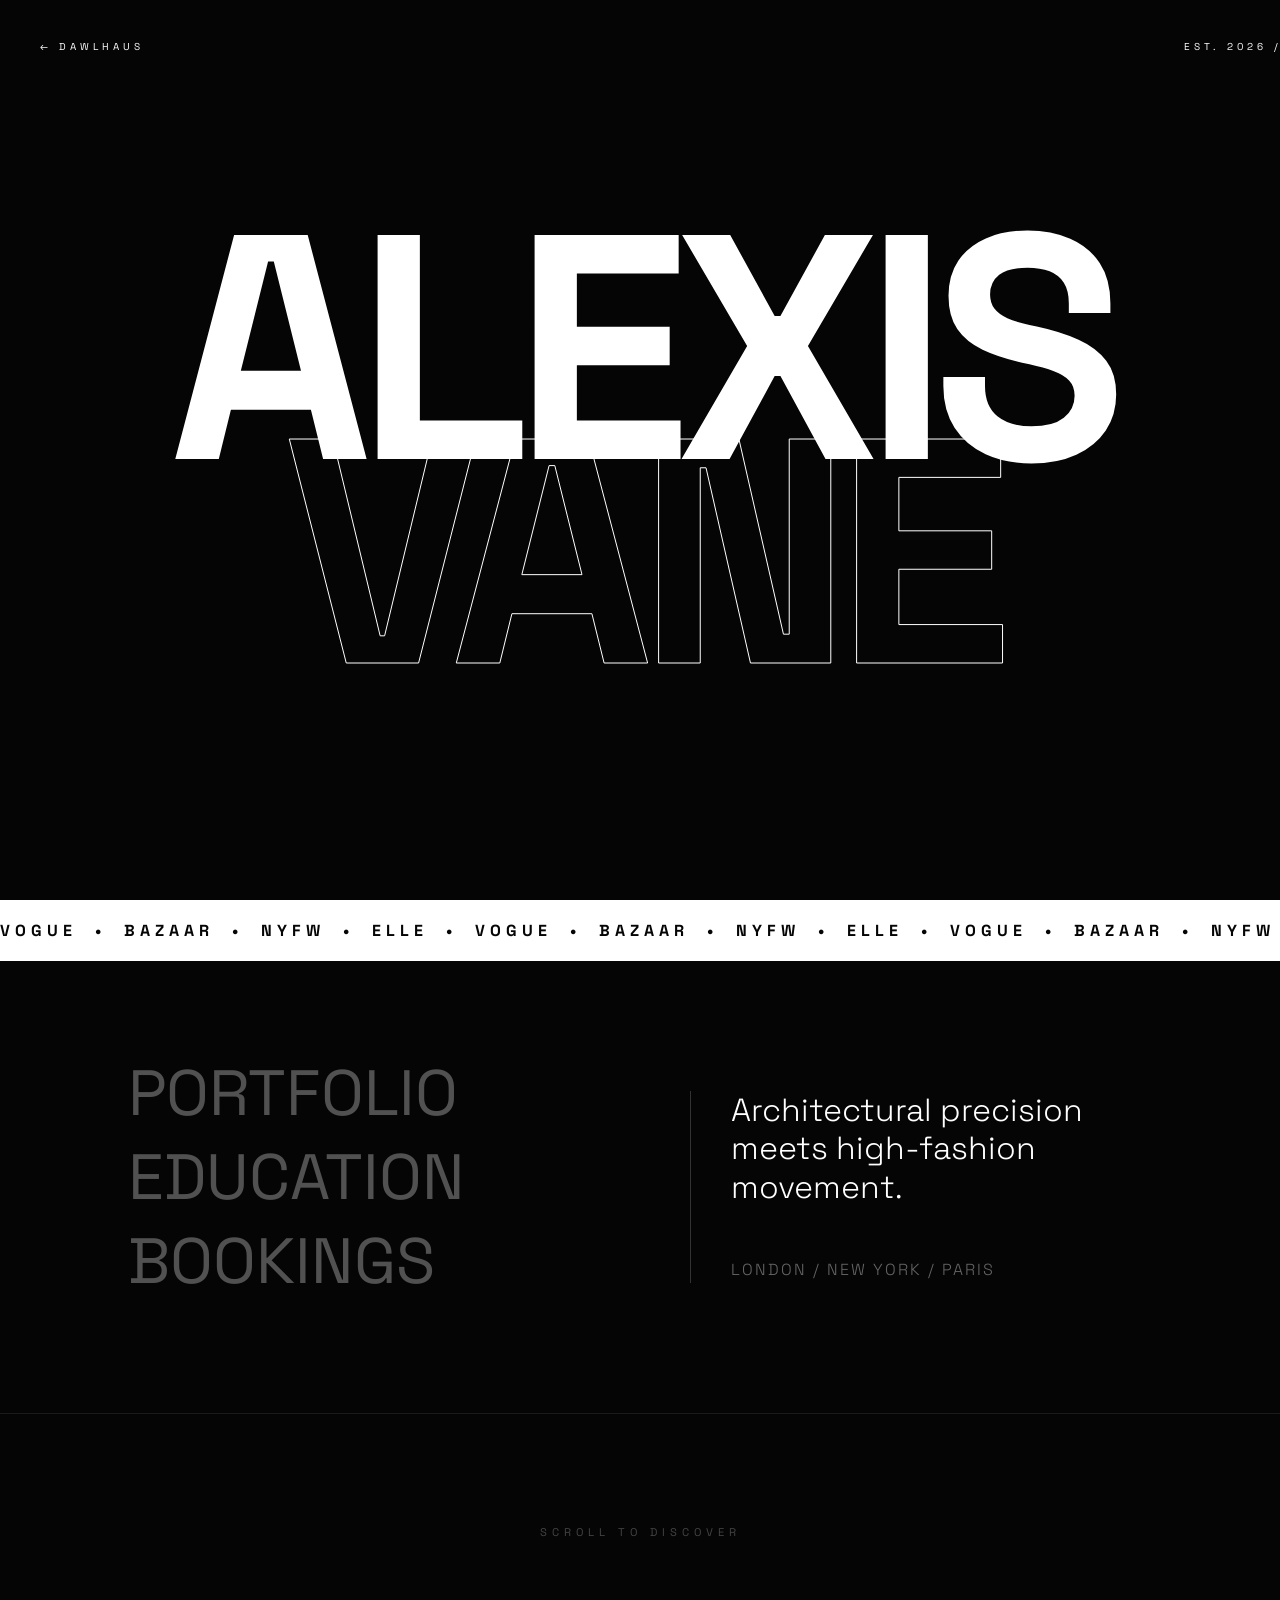
==== commit 6fdb1b4a: "Update artist.html" ====
--- a/artist.html
+++ b/artist.html
@@ -3,189 +3,168 @@
 <head>
     <meta charset="UTF-8">
     <meta name="viewport" content="width=device-width, initial-scale=1.0">
-    <title>Alexis Vane | Editorial Stylist</title>
-    <link href="https://fonts.googleapis.com/css2?family=Space+Grotesk:wght@300;400;700&display=swap" rel="stylesheet">
+    <title>ALEXIS VANE | EDITORIAL</title>
+    <link href="https://fonts.googleapis.com/css2?family=Space+Grotesk:wght@300;700&display=swap" rel="stylesheet">
     <style>
-        :root {
-            --bg: #0a0a0a;
-            --text: #ffffff;
-            --accent: #bcbcbc;
+        :root { --black: #050505; --white: #ffffff; --grey: #1a1a1a; }
+        
+        body, html { 
+            margin: 0; padding: 0; 
+            background: var(--black); 
+            color: var(--white);
+            font-family: 'Space Grotesk', sans-serif;
+            overflow-x: hidden;
         }
 
-        * { box-sizing: border-box; margin: 0; padding: 0; }
-
-        body {
-            background: var(--bg);
-            color: var(--text);
-            font-family: 'Space Grotesk', sans-serif;
-            overflow-x: hidden;
-            -webkit-font-smoothing: antialiased;
-        }
-
-        /* --- NAVIGATION --- */
+        /* 1. THE OVERLAP NAV */
         nav {
             position: fixed;
             top: 0; width: 100%;
             padding: 40px;
             display: flex;
             justify-content: space-between;
-            z-index: 1000;
-            mix-blend-mode: difference; /* Makes text visible over any background */
+            z-index: 100;
+            text-transform: uppercase;
+            font-size: 10px;
+            letter-spacing: 4px;
         }
 
-        nav a {
-            color: white;
-            text-decoration: none;
-            text-transform: uppercase;
-            font-size: 11px;
-            letter-spacing: 3px;
-            font-weight: 700;
-        }
-
-        /* --- HERO SECTION --- */
+        /* 2. THE DRAMATIC HERO (The "Award" Look) */
         .hero {
             height: 100vh;
             display: flex;
             align-items: center;
-            padding: 0 10%;
+            justify-content: center;
             position: relative;
         }
 
-        .hero-title {
-            font-size: clamp(5rem, 18vw, 15rem);
-            line-height: 0.8;
-            z-index: 10;
-            pointer-events: none;
+        .hero h1 {
+            font-size: clamp(5rem, 25vw, 20rem);
+            line-height: 0.7;
+            text-align: center;
+            margin: 0;
+            z-index: 2;
+            text-transform: uppercase;
+            letter-spacing: -0.05em;
         }
 
-        .hero-title span {
+        .hero h1 span {
             display: block;
-            margin-left: 10vw;
             color: transparent;
-            -webkit-text-stroke: 1px var(--text);
+            -webkit-text-stroke: 1px var(--white);
+            margin-top: -20px;
         }
 
-        .hero-image-float {
+        /* This image floats BEHIND the text but is offset */
+        .hero-img {
             position: absolute;
-            right: 15%;
-            top: 20%;
-            width: 30vw;
-            height: 40vw;
+            width: 35vw;
+            height: 50vw;
             background: url('https://images.unsplash.com/photo-1562322140-8baeececf3df?auto=format&fit=crop&q=80&w=800') center/cover;
-            filter: grayscale(1);
-            z-index: 5;
-            opacity: 0.6;
+            right: 10%;
+            top: 15%;
+            z-index: 1;
+            filter: grayscale(1) brightness(0.6);
+            transition: 1s;
         }
 
-        /* --- CONTENT STRIP --- */
-        .manifesto {
-            padding: 150px 10%;
-            border-top: 1px solid #333;
+        /* 3. ASYMMETRIC GRID */
+        .content-split {
+            display: grid;
+            grid-template-columns: 1fr 1fr;
+            padding: 100px 10%;
+            gap: 100px;
+            align-items: center;
         }
 
-        .manifesto-grid {
-            display: grid;
-            grid-template-columns: 1fr 1fr;
-            gap: 100px;
+        .editorial-text {
+            font-size: 2rem;
+            font-weight: 300;
+            line-height: 1.2;
+            border-left: 1px solid #333;
+            padding-left: 40px;
         }
 
-        .manifesto h2 {
-            font-size: 3rem;
-            font-weight: 300;
-            line-height: 1.1;
+        .links-list a {
+            display: block;
+            font-size: 4rem;
+            color: var(--white);
+            text-decoration: none;
+            text-transform: uppercase;
+            line-height: 1;
+            transition: 0.3s;
+            margin-bottom: 20px;
+            opacity: 0.3;
         }
 
-        .links-container {
-            display: flex;
-            flex-direction: column;
-            gap: 20px;
+        .links-list a:hover {
+            opacity: 1;
+            padding-left: 30px;
         }
 
-        .editorial-link {
-            font-size: 1.5rem;
-            color: var(--text);
-            text-decoration: none;
-            border-bottom: 1px solid #333;
-            padding-bottom: 15px;
-            transition: 0.4s;
-            display: flex;
-            justify-content: space-between;
+        /* 4. THE MARQUEE (The "Vogue" finishing touch) */
+        .marquee {
+            background: var(--white);
+            color: var(--black);
+            padding: 20px 0;
+            white-space: nowrap;
+            overflow: hidden;
+            font-weight: 700;
+            text-transform: uppercase;
+            font-size: 1rem;
+            letter-spacing: 5px;
         }
 
-        .editorial-link:hover {
-            padding-left: 20px;
-            border-color: var(--text);
+        .marquee-inner {
+            display: inline-block;
+            animation: scroll 20s linear infinite;
         }
 
-        /* --- PORTFOLIO GRID --- */
-        .work {
-            padding: 0 5% 100px 5%;
-            display: grid;
-            grid-template-columns: repeat(12, 1fr);
-            gap: 20px;
+        @keyframes scroll {
+            from { transform: translateX(0); }
+            to { transform: translateX(-50%); }
         }
 
-        .work-item {
-            background-size: cover;
-            background-position: center;
-            filter: grayscale(1);
-            transition: 0.7s;
-            height: 60vh;
-        }
-
-        .work-item:hover { filter: grayscale(0); transform: scale(0.98); }
-
-        .item-small { grid-column: span 4; height: 40vh; margin-top: 100px; }
-        .item-large { grid-column: span 8; }
-        .item-mid { grid-column: 3 / span 6; height: 70vh; margin-top: -50px; }
-
-        footer {
-            padding: 100px 40px;
-            text-align: center;
-            border-top: 1px solid #333;
+        @media (max-width: 768px) {
+            .hero h1 { font-size: 5rem; }
+            .content-split { grid-template-columns: 1fr; }
+            .links-list a { font-size: 2.5rem; }
         }
     </style>
 </head>
 <body>
 
     <nav>
-        <a href="index.html">← DAWLHAUS</a>
-        <div>
-            <a href="#work" style="margin-right: 30px;">Portfolio</a>
-            <a href="#contact">Contact</a>
-        </div>
+        <a href="index.html" style="color:white; text-decoration:none;">← DAWLHAUS</a>
+        <span>EST. 2026 / NYC</span>
     </nav>
 
     <section class="hero">
-        <h1 class="hero-title">ALEXIS<br><span>VANE</span></h1>
-        <div class="hero-image-float"></div>
+        <div class="hero-img"></div>
+        <h1>ALEXIS<span>VANE</span></h1>
     </section>
 
-    <section class="manifesto">
-        <div class="manifesto-grid">
-            <h2>Architectural forms. <br>Editorial soul.</h2>
-            <div class="links-container">
-                <a href="#" class="editorial-link"><span>Portfolio</span> <span>→</span></a>
-                <a href="#" class="editorial-link"><span>Education</span> <span>→</span></a>
-                <a href="#" class="editorial-link"><span>The Chair</span> <span>→</span></a>
-                <p style="margin-top: 20px; color: #666; font-size: 0.9rem; line-height: 1.6;">
-                    Alexis Vane is a master educator and session stylist based in London/NYC, focusing on the intersection of geometry and movement.
-                </p>
-            </div>
+    <div class="marquee">
+        <div class="marquee-inner">
+            VOGUE &nbsp;•&nbsp; BAZAAR &nbsp;•&nbsp; NYFW &nbsp;•&nbsp; ELLE &nbsp;•&nbsp; VOGUE &nbsp;•&nbsp; BAZAAR &nbsp;•&nbsp; NYFW &nbsp;•&nbsp; ELLE &nbsp;•&nbsp; 
+            VOGUE &nbsp;•&nbsp; BAZAAR &nbsp;•&nbsp; NYFW &nbsp;•&nbsp; ELLE &nbsp;•&nbsp; VOGUE &nbsp;•&nbsp; BAZAAR &nbsp;•&nbsp; NYFW &nbsp;•&nbsp; ELLE &nbsp;•&nbsp; 
+        </div>
+    </div>
+
+    <section class="content-split">
+        <div class="links-list">
+            <a href="#">Portfolio</a>
+            <a href="#">Education</a>
+            <a href="#">Bookings</a>
+        </div>
+        <div class="editorial-text">
+            Architectural precision meets high-fashion movement. <br><br>
+            <span style="font-size: 1rem; color: #666; text-transform: uppercase; letter-spacing: 2px;">London / New York / Paris</span>
         </div>
     </section>
 
-    <section class="work" id="work">
-        <div class="work-item item-large" style="background-image: url('https://images.unsplash.com/photo-1522335789203-aabd1fc54bc9?auto=format&fit=crop&q=80&w=1200');"></div>
-        <div class="work-item item-small" style="background-image: url('https://images.unsplash.com/photo-1487412720507-e7ab37603c6f?auto=format&fit=crop&q=80&w=600');"></div>
-        <div class="work-item item-mid" style="background-image: url('https://images.unsplash.com/photo-1595476108010-b4d1f102b1b1?auto=format&fit=crop&q=80&w=800');"></div>
-    </section>
-
-    <footer>
-        <button onclick="window.location.href='mailto:hello@alexisvane.com'" style="background: white; border: none; padding: 25px 60px; font-family: 'Space Grotesk'; font-weight: 700; text-transform: uppercase; cursor: pointer; letter-spacing: 2px;">
-            Inquire for Bookings
-        </button>
-        <p style="margin-top: 40px; color: #444; font-size: 0.7rem; letter-spacing: 2px;">©2026 ALEXIS VANE DIGITAL</p>
+    <footer style="padding: 100px 10%; border-top: 1px solid #1a1a1a; text-align: center;">
+        <p style="font-size: 0.7rem; letter-spacing: 5px; color: #444;">SCROLL TO DISCOVER</p>
     </footer>
 
 </body>
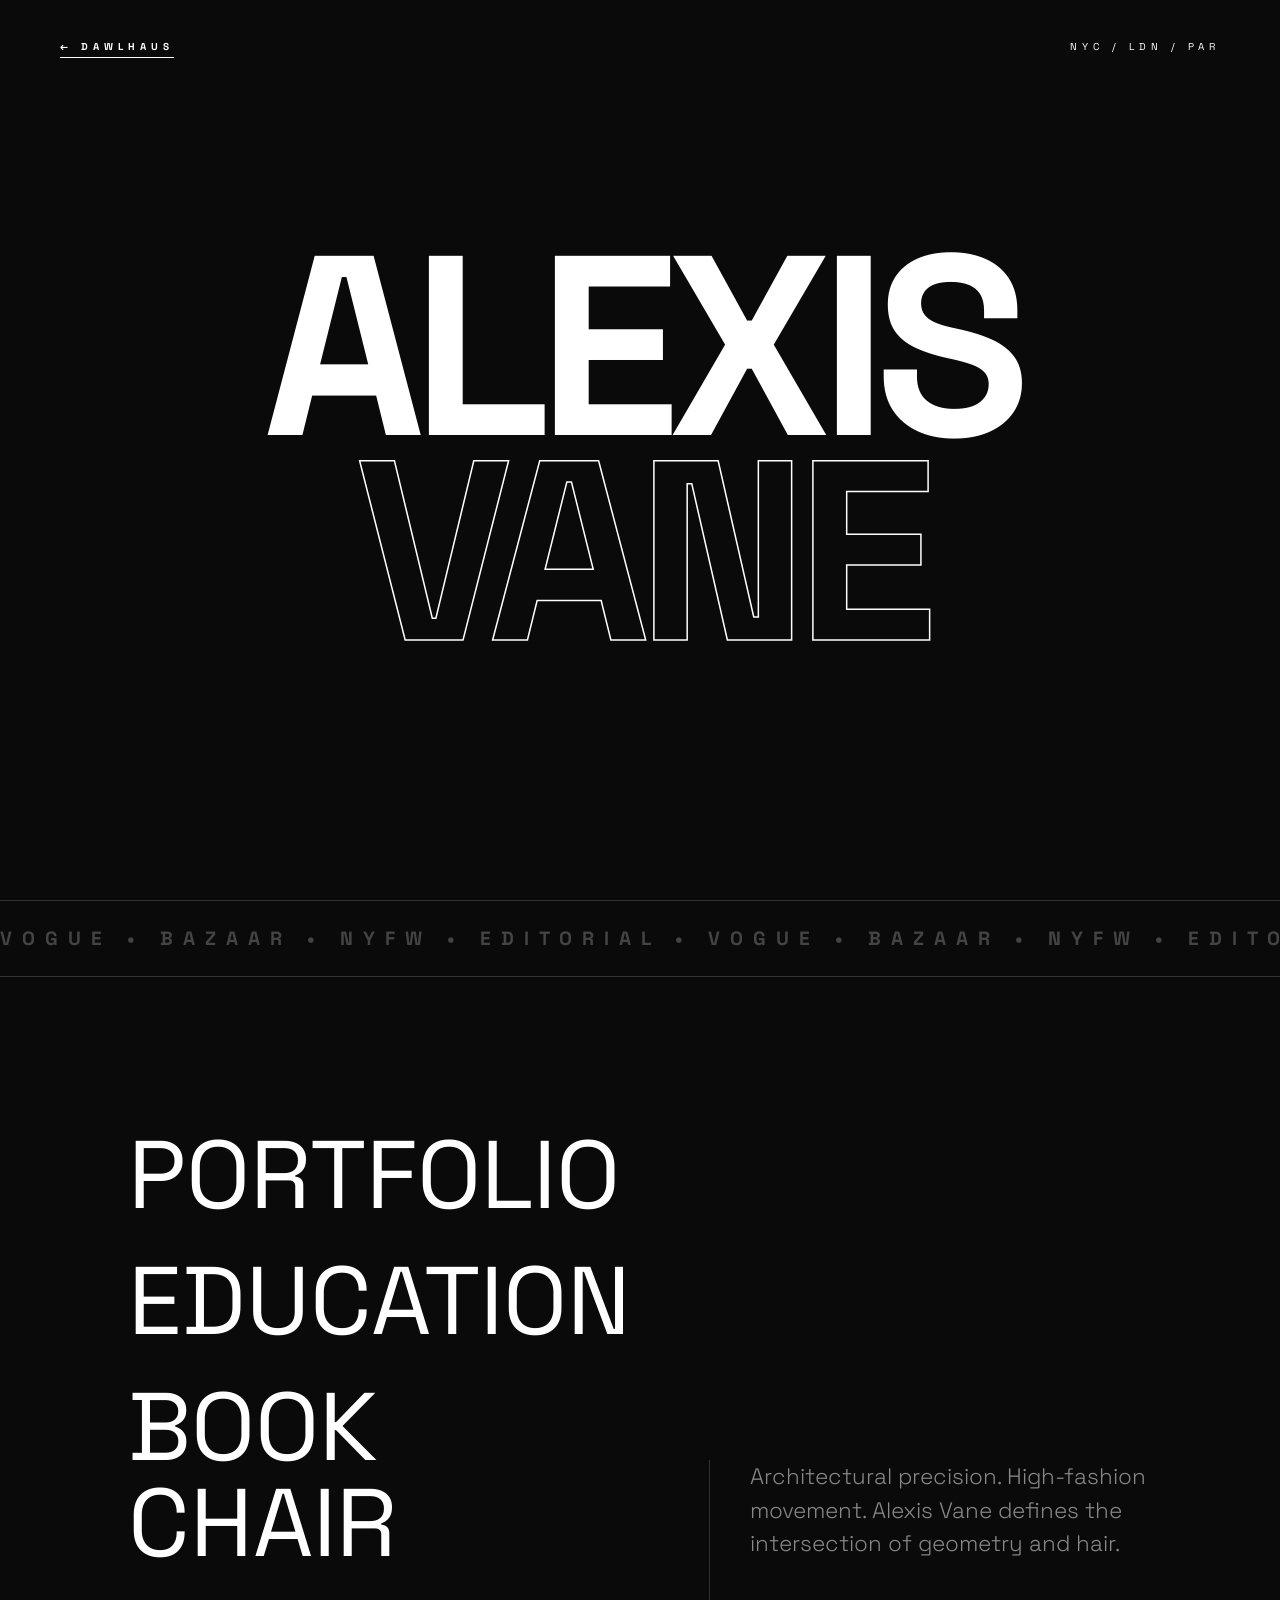
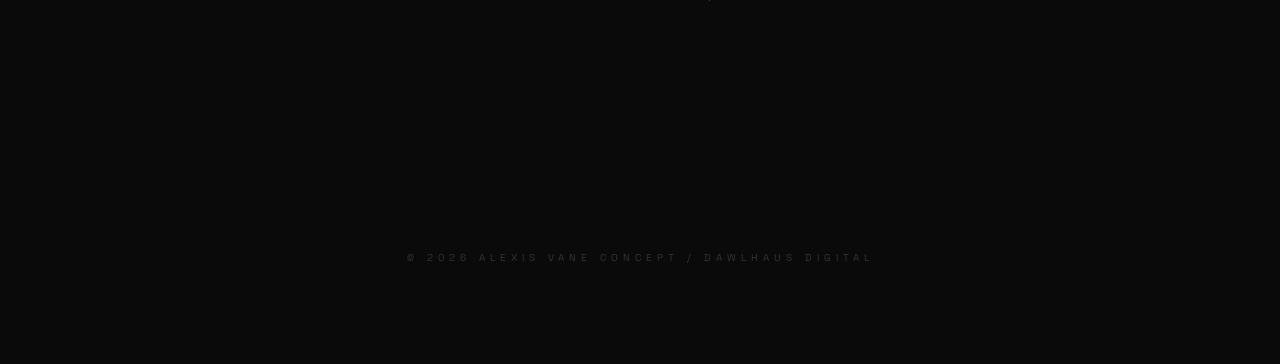
==== commit 1a4d545c: "Update artist.html" ====
--- a/artist.html
+++ b/artist.html
@@ -6,32 +6,35 @@
     <title>ALEXIS VANE | EDITORIAL</title>
     <link href="https://fonts.googleapis.com/css2?family=Space+Grotesk:wght@300;700&display=swap" rel="stylesheet">
     <style>
-        :root { --black: #050505; --white: #ffffff; --grey: #1a1a1a; }
+        /* KILL THE OLD STYLES */
+        * { margin: 0; padding: 0; box-sizing: border-box; }
         
-        body, html { 
-            margin: 0; padding: 0; 
-            background: var(--black); 
-            color: var(--white);
+        body { 
+            background: #0a0a0a; /* Deep luxury black */
+            color: #ffffff;
             font-family: 'Space Grotesk', sans-serif;
             overflow-x: hidden;
         }
 
-        /* 1. THE OVERLAP NAV */
+        /* NAVIGATION OVERLAY */
         nav {
-            position: fixed;
+            position: absolute;
             top: 0; width: 100%;
-            padding: 40px;
+            padding: 40px 60px;
             display: flex;
             justify-content: space-between;
             z-index: 100;
             text-transform: uppercase;
             font-size: 10px;
-            letter-spacing: 4px;
+            letter-spacing: 5px;
         }
 
-        /* 2. THE DRAMATIC HERO (The "Award" Look) */
+        nav a { color: #fff; text-decoration: none; font-weight: 700; border-bottom: 1px solid #fff; padding-bottom: 4px;}
+
+        /* HERO SECTION - MASSIVE SCALE */
         .hero {
             height: 100vh;
+            width: 100%;
             display: flex;
             align-items: center;
             justify-content: center;
@@ -39,85 +42,50 @@
         }
 
         .hero h1 {
-            font-size: clamp(5rem, 25vw, 20rem);
-            line-height: 0.7;
-            text-align: center;
-            margin: 0;
+            font-size: clamp(4rem, 20vw, 18rem);
+            line-height: 0.8;
             z-index: 2;
             text-transform: uppercase;
             letter-spacing: -0.05em;
+            text-align: center;
         }
 
         .hero h1 span {
             display: block;
             color: transparent;
-            -webkit-text-stroke: 1px var(--white);
-            margin-top: -20px;
+            -webkit-text-stroke: 1.5px #ffffff; /* The "Award Winning" Outline */
         }
 
-        /* This image floats BEHIND the text but is offset */
-        .hero-img {
+        /* FLOATING BACKGROUND IMAGE */
+        .hero-bg-image {
             position: absolute;
-            width: 35vw;
-            height: 50vw;
+            width: 40%;
+            height: 60%;
             background: url('https://images.unsplash.com/photo-1562322140-8baeececf3df?auto=format&fit=crop&q=80&w=800') center/cover;
-            right: 10%;
+            right: 15%;
             top: 15%;
             z-index: 1;
-            filter: grayscale(1) brightness(0.6);
-            transition: 1s;
+            filter: grayscale(1) contrast(1.1);
+            opacity: 0.5;
         }
 
-        /* 3. ASYMMETRIC GRID */
-        .content-split {
-            display: grid;
-            grid-template-columns: 1fr 1fr;
-            padding: 100px 10%;
-            gap: 100px;
-            align-items: center;
+        /* THE MARQUEE STRIP */
+        .marquee {
+            border-top: 1px solid #333;
+            border-bottom: 1px solid #333;
+            padding: 25px 0;
+            overflow: hidden;
+            white-space: nowrap;
         }
 
-        .editorial-text {
-            font-size: 2rem;
-            font-weight: 300;
-            line-height: 1.2;
-            border-left: 1px solid #333;
-            padding-left: 40px;
-        }
-
-        .links-list a {
-            display: block;
-            font-size: 4rem;
-            color: var(--white);
-            text-decoration: none;
-            text-transform: uppercase;
-            line-height: 1;
-            transition: 0.3s;
-            margin-bottom: 20px;
-            opacity: 0.3;
-        }
-
-        .links-list a:hover {
-            opacity: 1;
-            padding-left: 30px;
-        }
-
-        /* 4. THE MARQUEE (The "Vogue" finishing touch) */
-        .marquee {
-            background: var(--white);
-            color: var(--black);
-            padding: 20px 0;
-            white-space: nowrap;
-            overflow: hidden;
+        .marquee-content {
+            display: inline-block;
+            animation: scroll 30s linear infinite;
             font-weight: 700;
             text-transform: uppercase;
-            font-size: 1rem;
-            letter-spacing: 5px;
-        }
-
-        .marquee-inner {
-            display: inline-block;
-            animation: scroll 20s linear infinite;
+            letter-spacing: 10px;
+            font-size: 1.2rem;
+            color: #444;
         }
 
         @keyframes scroll {
@@ -125,46 +93,78 @@
             to { transform: translateX(-50%); }
         }
 
+        /* ASYMMETRIC LINKS */
+        .links-section {
+            padding: 150px 10%;
+            display: grid;
+            grid-template-columns: 1.2fr 1fr;
+            gap: 50px;
+        }
+
+        .big-links a {
+            display: block;
+            font-size: clamp(3rem, 8vw, 6rem);
+            color: #fff;
+            text-decoration: none;
+            text-transform: uppercase;
+            line-height: 1;
+            margin-bottom: 30px;
+            transition: 0.5s cubic-bezier(0.075, 0.82, 0.165, 1);
+        }
+
+        .big-links a:hover {
+            padding-left: 40px;
+            color: #888;
+        }
+
+        .description {
+            font-size: 1.4rem;
+            font-weight: 300;
+            line-height: 1.5;
+            color: #888;
+            align-self: end;
+            padding-bottom: 40px;
+            border-left: 1px solid #333;
+            padding-left: 40px;
+        }
+
         @media (max-width: 768px) {
-            .hero h1 { font-size: 5rem; }
-            .content-split { grid-template-columns: 1fr; }
-            .links-list a { font-size: 2.5rem; }
+            .links-section { grid-template-columns: 1fr; }
+            .hero-bg-image { width: 80%; right: 10%; }
         }
     </style>
 </head>
 <body>
 
     <nav>
-        <a href="index.html" style="color:white; text-decoration:none;">← DAWLHAUS</a>
-        <span>EST. 2026 / NYC</span>
+        <a href="index.html">← DAWLHAUS</a>
+        <div>NYC / LDN / PAR</div>
     </nav>
 
     <section class="hero">
-        <div class="hero-img"></div>
-        <h1>ALEXIS<span>VANE</span></h1>
+        <div class="hero-bg-image"></div>
+        <h1>ALEXIS<br><span>VANE</span></h1>
     </section>
 
     <div class="marquee">
-        <div class="marquee-inner">
-            VOGUE &nbsp;•&nbsp; BAZAAR &nbsp;•&nbsp; NYFW &nbsp;•&nbsp; ELLE &nbsp;•&nbsp; VOGUE &nbsp;•&nbsp; BAZAAR &nbsp;•&nbsp; NYFW &nbsp;•&nbsp; ELLE &nbsp;•&nbsp; 
-            VOGUE &nbsp;•&nbsp; BAZAAR &nbsp;•&nbsp; NYFW &nbsp;•&nbsp; ELLE &nbsp;•&nbsp; VOGUE &nbsp;•&nbsp; BAZAAR &nbsp;•&nbsp; NYFW &nbsp;•&nbsp; ELLE &nbsp;•&nbsp; 
+        <div class="marquee-content">
+            VOGUE • BAZAAR • NYFW • EDITORIAL • VOGUE • BAZAAR • NYFW • EDITORIAL • VOGUE • BAZAAR • NYFW • EDITORIAL • VOGUE • BAZAAR • NYFW • EDITORIAL • 
         </div>
     </div>
 
-    <section class="content-split">
-        <div class="links-list">
+    <section class="links-section">
+        <div class="big-links">
             <a href="#">Portfolio</a>
             <a href="#">Education</a>
-            <a href="#">Bookings</a>
+            <a href="#">Book Chair</a>
         </div>
-        <div class="editorial-text">
-            Architectural precision meets high-fashion movement. <br><br>
-            <span style="font-size: 1rem; color: #666; text-transform: uppercase; letter-spacing: 2px;">London / New York / Paris</span>
+        <div class="description">
+            Architectural precision. High-fashion movement. Alexis Vane defines the intersection of geometry and hair.
         </div>
     </section>
 
-    <footer style="padding: 100px 10%; border-top: 1px solid #1a1a1a; text-align: center;">
-        <p style="font-size: 0.7rem; letter-spacing: 5px; color: #444;">SCROLL TO DISCOVER</p>
+    <footer style="padding: 100px 10%; text-align: center; color: #333; font-size: 10px; letter-spacing: 5px;">
+        © 2026 ALEXIS VANE CONCEPT / DAWLHAUS DIGITAL
     </footer>
 
 </body>
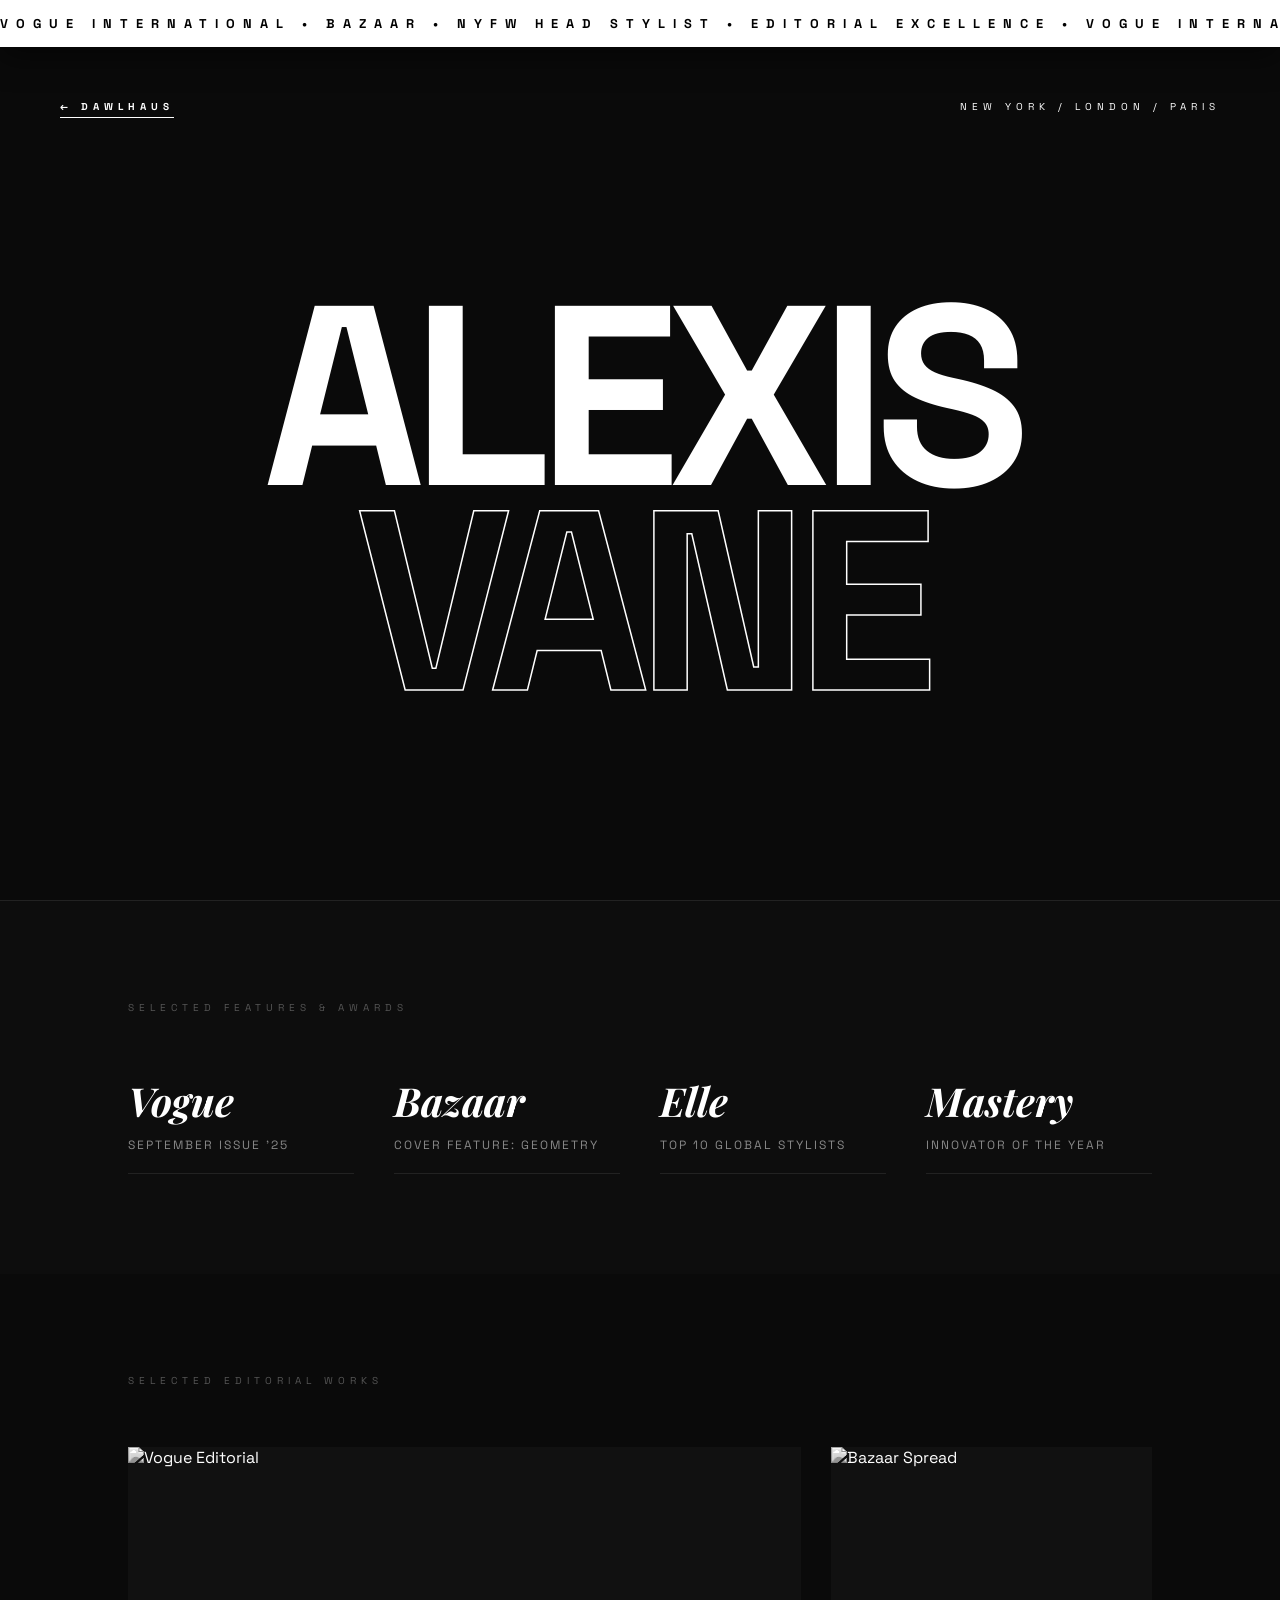
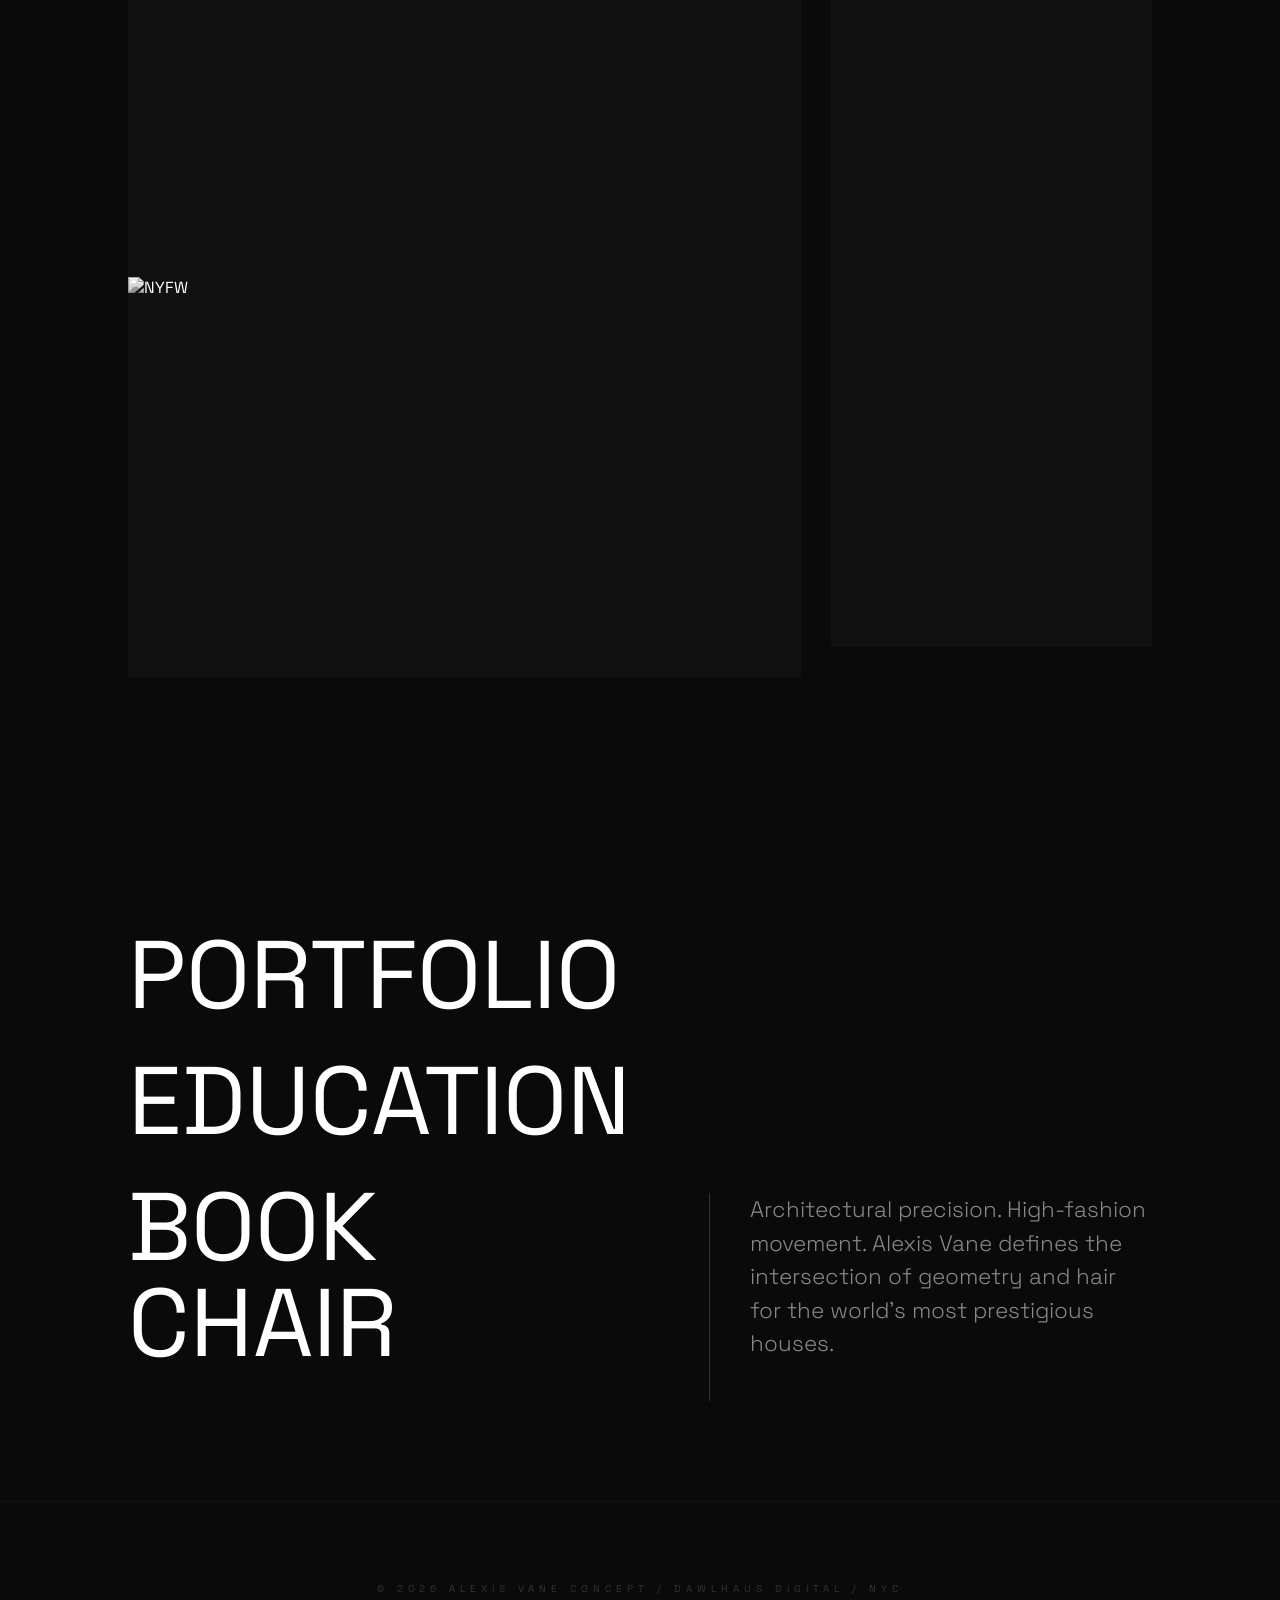
==== commit 83739043: "Update artist.html" ====
--- a/artist.html
+++ b/artist.html
@@ -3,23 +3,50 @@
 <head>
     <meta charset="UTF-8">
     <meta name="viewport" content="width=device-width, initial-scale=1.0">
-    <title>ALEXIS VANE | EDITORIAL</title>
-    <link href="https://fonts.googleapis.com/css2?family=Space+Grotesk:wght@300;700&display=swap" rel="stylesheet">
+    <title>ALEXIS VANE | EDITORIAL & ACCOLADES</title>
+    <link href="https://fonts.googleapis.com/css2?family=Space+Grotesk:wght@300;700&family=Playfair+Display:italic,wght@700&display=swap" rel="stylesheet">
     <style>
-        /* KILL THE OLD STYLES */
         * { margin: 0; padding: 0; box-sizing: border-box; }
         
         body { 
-            background: #0a0a0a; /* Deep luxury black */
+            background: #0a0a0a; 
             color: #ffffff;
             font-family: 'Space Grotesk', sans-serif;
             overflow-x: hidden;
         }
 
-        /* NAVIGATION OVERLAY */
+        /* 1. TOP STATUS MARQUEE */
+        .marquee {
+            background: #ffffff;
+            color: #000;
+            padding: 15px 0;
+            overflow: hidden;
+            white-space: nowrap;
+            position: fixed;
+            top: 0;
+            width: 100%;
+            z-index: 1000;
+            text-transform: uppercase;
+            font-weight: 700;
+            letter-spacing: 8px;
+            font-size: 0.8rem;
+            box-shadow: 0 10px 30px rgba(0,0,0,0.5);
+        }
+
+        .marquee-content {
+            display: inline-block;
+            animation: scroll 25s linear infinite;
+        }
+
+        @keyframes scroll {
+            from { transform: translateX(0); }
+            to { transform: translateX(-50%); }
+        }
+
+        /* NAVIGATION */
         nav {
             position: absolute;
-            top: 0; width: 100%;
+            top: 60px; width: 100%;
             padding: 40px 60px;
             display: flex;
             justify-content: space-between;
@@ -31,7 +58,7 @@
 
         nav a { color: #fff; text-decoration: none; font-weight: 700; border-bottom: 1px solid #fff; padding-bottom: 4px;}
 
-        /* HERO SECTION - MASSIVE SCALE */
+        /* HERO SECTION */
         .hero {
             height: 100vh;
             width: 100%;
@@ -39,10 +66,11 @@
             align-items: center;
             justify-content: center;
             position: relative;
+            padding-top: 100px;
         }
 
         .hero h1 {
-            font-size: clamp(4rem, 20vw, 18rem);
+            font-size: clamp(4rem, 20vw, 16rem);
             line-height: 0.8;
             z-index: 2;
             text-transform: uppercase;
@@ -53,49 +81,121 @@
         .hero h1 span {
             display: block;
             color: transparent;
-            -webkit-text-stroke: 1.5px #ffffff; /* The "Award Winning" Outline */
-        }
-
-        /* FLOATING BACKGROUND IMAGE */
+            -webkit-text-stroke: 1.5px #ffffff;
+        }
+
         .hero-bg-image {
             position: absolute;
-            width: 40%;
-            height: 60%;
+            width: 35%;
+            height: 55%;
             background: url('https://images.unsplash.com/photo-1562322140-8baeececf3df?auto=format&fit=crop&q=80&w=800') center/cover;
             right: 15%;
-            top: 15%;
+            top: 20%;
             z-index: 1;
-            filter: grayscale(1) contrast(1.1);
-            opacity: 0.5;
-        }
-
-        /* THE MARQUEE STRIP */
-        .marquee {
-            border-top: 1px solid #333;
-            border-bottom: 1px solid #333;
-            padding: 25px 0;
+            filter: grayscale(1) contrast(1.2);
+            opacity: 0.6;
+        }
+
+        /* 2. ACCOLADES & MAGAZINE SECTION */
+        .accolades {
+            padding: 100px 10%;
+            border-top: 1px solid #222;
+            background: #0d0d0d;
+        }
+
+        .section-label {
+            font-size: 10px;
+            letter-spacing: 5px;
+            text-transform: uppercase;
+            color: #555;
+            margin-bottom: 60px;
+            display: block;
+        }
+
+        .press-grid {
+            display: grid;
+            grid-template-columns: repeat(auto-fit, minmax(200px, 1fr));
+            gap: 40px;
+            align-items: baseline;
+        }
+
+        .press-item {
+            border-bottom: 1px solid #222;
+            padding-bottom: 20px;
+        }
+
+        .press-item h3 {
+            font-family: 'Playfair Display', serif;
+            font-style: italic;
+            font-size: 2.5rem;
+            margin-bottom: 10px;
+        }
+
+        .press-item p {
+            font-size: 12px;
+            text-transform: uppercase;
+            letter-spacing: 2px;
+            color: #888;
+        }
+
+        /* 3. ASYMMETRIC EDITORIAL GALLERY */
+        .editorial-gallery {
+            padding: 100px 10%;
+            background: #0a0a0a;
+        }
+
+        .gallery-grid {
+            display: grid;
+            grid-template-columns: repeat(12, 1fr);
+            gap: 30px;
+            margin-top: 40px;
+        }
+
+        .gallery-item {
+            position: relative;
             overflow: hidden;
-            white-space: nowrap;
-        }
-
-        .marquee-content {
-            display: inline-block;
-            animation: scroll 30s linear infinite;
-            font-weight: 700;
-            text-transform: uppercase;
-            letter-spacing: 10px;
-            font-size: 1.2rem;
-            color: #444;
-        }
-
-        @keyframes scroll {
-            from { transform: translateX(0); }
-            to { transform: translateX(-50%); }
-        }
-
-        /* ASYMMETRIC LINKS */
+            background: #111;
+        }
+
+        .img-container {
+            width: 100%;
+            height: 100%;
+            filter: grayscale(1);
+            transition: 0.8s cubic-bezier(0.075, 0.82, 0.165, 1);
+        }
+
+        .gallery-item:hover .img-container {
+            filter: grayscale(0);
+            transform: scale(1.05);
+        }
+
+        .gallery-item img {
+            width: 100%;
+            height: 100%;
+            object-fit: cover;
+            display: block;
+        }
+
+        .large { grid-column: span 8; height: 600px; }
+        .tall { grid-column: span 4; height: 800px; grid-row: span 2; }
+        .small { grid-column: span 8; height: 400px; margin-top: -200px; }
+
+        .overlay {
+            position: absolute;
+            bottom: 0; left: 0; width: 100%;
+            padding: 40px;
+            background: linear-gradient(to top, rgba(0,0,0,0.8), transparent);
+            opacity: 0;
+            transition: 0.5s ease;
+        }
+
+        .gallery-item:hover .overlay { opacity: 1; }
+        .overlay p { font-size: 10px; letter-spacing: 3px; font-weight: 700; margin-bottom: 5px; }
+        .overlay span { font-family: 'Playfair Display', serif; font-style: italic; font-size: 1.5rem; }
+
+        /* 4. BIG LINKS SECTION */
         .links-section {
-            padding: 150px 10%;
+            padding: 150px 10% 100px 10%;
             display: grid;
             grid-template-columns: 1.2fr 1fr;
             gap: 50px;
@@ -128,17 +228,33 @@
             padding-left: 40px;
         }
 
-        @media (max-width: 768px) {
+        footer {
+            padding: 80px 10%;
+            text-align: center;
+            color: #333;
+            font-size: 10px;
+            letter-spacing: 5px;
+            border-top: 1px solid #111;
+        }
+
+        @media (max-width: 900px) {
+            .gallery-grid { display: flex; flex-direction: column; }
+            .large, .tall, .small { height: 400px; margin-top: 0; }
             .links-section { grid-template-columns: 1fr; }
-            .hero-bg-image { width: 80%; right: 10%; }
         }
     </style>
 </head>
 <body>
 
+    <div class="marquee">
+        <div class="marquee-content">
+            VOGUE INTERNATIONAL • BAZAAR • NYFW HEAD STYLIST • EDITORIAL EXCELLENCE • VOGUE INTERNATIONAL • BAZAAR • NYFW HEAD STYLIST • EDITORIAL EXCELLENCE •
+        </div>
+    </div>
+
     <nav>
         <a href="index.html">← DAWLHAUS</a>
-        <div>NYC / LDN / PAR</div>
+        <div>NEW YORK / LONDON / PARIS</div>
     </nav>
 
     <section class="hero">
@@ -146,11 +262,60 @@
         <h1>ALEXIS<br><span>VANE</span></h1>
     </section>
 
-    <div class="marquee">
-        <div class="marquee-content">
-            VOGUE • BAZAAR • NYFW • EDITORIAL • VOGUE • BAZAAR • NYFW • EDITORIAL • VOGUE • BAZAAR • NYFW • EDITORIAL • VOGUE • BAZAAR • NYFW • EDITORIAL • 
-        </div>
-    </div>
+    <section class="accolades">
+        <span class="section-label">Selected Features & Awards</span>
+        <div class="press-grid">
+            <div class="press-item">
+                <h3>Vogue</h3>
+                <p>September Issue '25</p>
+            </div>
+            <div class="press-item">
+                <h3>Bazaar</h3>
+                <p>Cover Feature: Geometry</p>
+            </div>
+            <div class="press-item">
+                <h3>Elle</h3>
+                <p>Top 10 Global Stylists</p>
+            </div>
+            <div class="press-item">
+                <h3>Mastery</h3>
+                <p>Innovator of the Year</p>
+            </div>
+        </div>
+    </section>
+
+    <section class="editorial-gallery">
+        <span class="section-label">Selected Editorial Works</span>
+        <div class="gallery-grid">
+            <div class="gallery-item large">
+                <div class="img-container">
+                    <img src="https://images.unsplash.com/photo-1492106087820-71f1a00d2b11?auto=format&fit=crop&q=80&w=800" alt="Vogue Editorial">
+                    <div class="overlay">
+                        <p>VOGUE GERMANY / ISSUE 09</p>
+                        <span>"GEOMETRIC FLUIDITY"</span>
+                    </div>
+                </div>
+            </div>
+            <div class="gallery-item tall">
+                <div class="img-container">
+                    <img src="https://images.unsplash.com/photo-1509631179647-0177331693ae?auto=format&fit=crop&q=80&w=800" alt="Bazaar Spread">
+                    <div class="overlay">
+                        <p>HARPER'S BAZAAR</p>
+                        <span>"THE NEW ARCHITECT"</span>
+                    </div>
+                </div>
+            </div>
+            <div class="gallery-item small">
+                <div class="img-container">
+                    <img src="https://images.unsplash.com/photo-1522337660859-02fbefca4702?auto=format&fit=crop&q=80&w=800" alt="NYFW">
+                    <div class="overlay">
+                        <p>NYFW BACKSTAGE</p>
+                        <span>"PRECISION UNDER PRESSURE"</span>
+                    </div>
+                </div>
+            </div>
+        </div>
+    </section>
 
     <section class="links-section">
         <div class="big-links">
@@ -159,12 +324,12 @@
             <a href="#">Book Chair</a>
         </div>
         <div class="description">
-            Architectural precision. High-fashion movement. Alexis Vane defines the intersection of geometry and hair.
+            Architectural precision. High-fashion movement. Alexis Vane defines the intersection of geometry and hair for the world's most prestigious houses.
         </div>
     </section>
 
-    <footer style="padding: 100px 10%; text-align: center; color: #333; font-size: 10px; letter-spacing: 5px;">
-        © 2026 ALEXIS VANE CONCEPT / DAWLHAUS DIGITAL
+    <footer>
+        © 2026 ALEXIS VANE CONCEPT / DAWLHAUS DIGITAL / NYC
     </footer>
 
 </body>
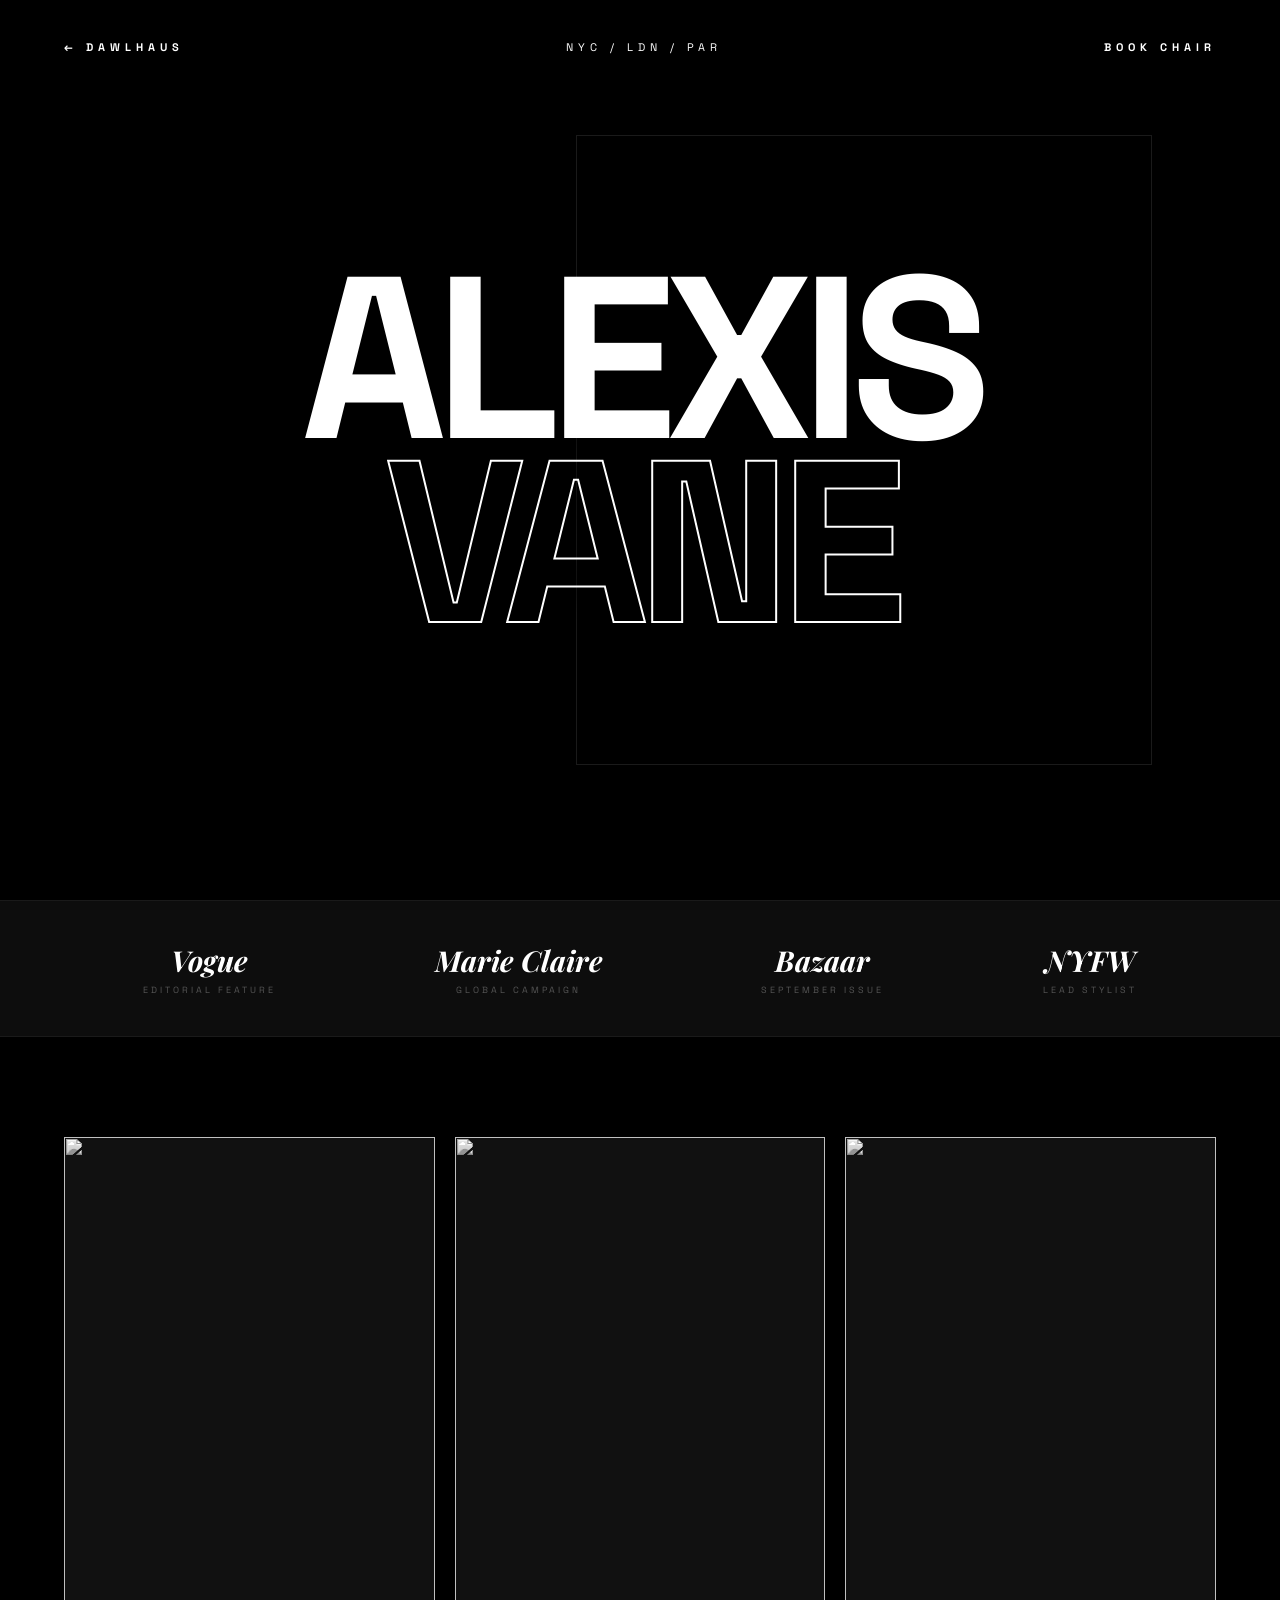
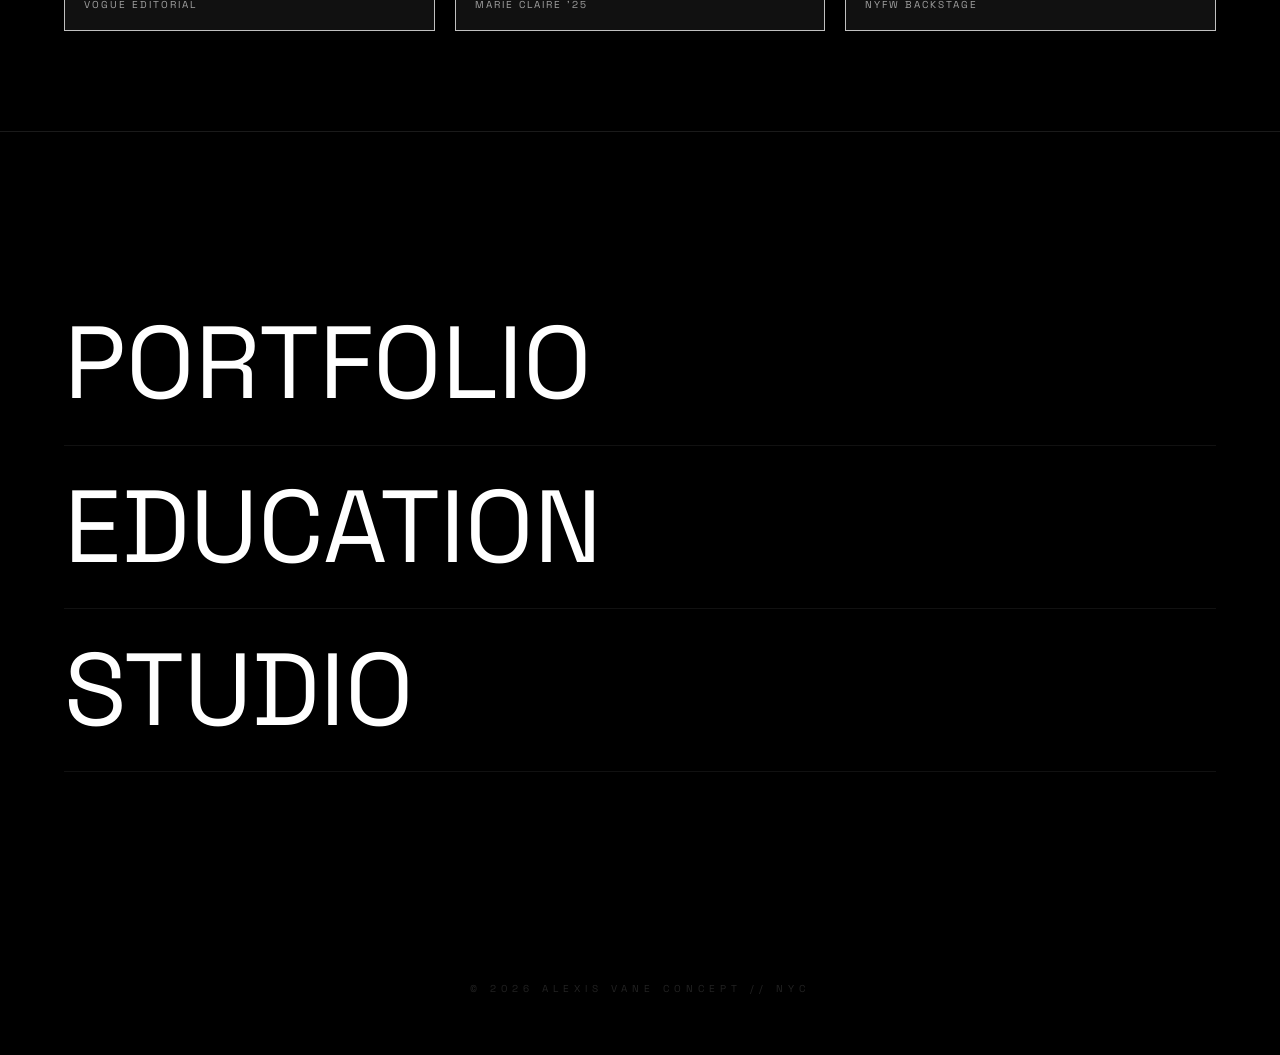
==== commit 9ecd35de: "Update artist.html" ====
--- a/artist.html
+++ b/artist.html
@@ -1,336 +1,305 @@
 <!DOCTYPE html>
 <html lang="en">
-<head>
-    <meta charset="UTF-8">
-    <meta name="viewport" content="width=device-width, initial-scale=1.0">
-    <title>ALEXIS VANE | EDITORIAL & ACCOLADES</title>
-    <link href="https://fonts.googleapis.com/css2?family=Space+Grotesk:wght@300;700&family=Playfair+Display:italic,wght@700&display=swap" rel="stylesheet">
+  <head>
+    <meta charset="UTF-8" />
+    <meta name="viewport" content="width=device-width, initial-scale=1.0" />
+    <title>ALEXIS VANE | EDITORIAL</title>
+    <link
+      href="https://fonts.googleapis.com/css2?family=Space+Grotesk:wght@300;700&family=Playfair+Display:italic,wght@700&display=swap"
+      rel="stylesheet"
+    />
     <style>
-        * { margin: 0; padding: 0; box-sizing: border-box; }
-        
-        body { 
-            background: #0a0a0a; 
-            color: #ffffff;
-            font-family: 'Space Grotesk', sans-serif;
-            overflow-x: hidden;
+      * {
+        margin: 0;
+        padding: 0;
+        box-sizing: border-box;
+      }
+
+      body {
+        background: #000;
+        color: #ffffff;
+        font-family: "Space Grotesk", sans-serif;
+        overflow-x: hidden;
+      }
+
+      /* NAVIGATION - TOP LOCKED */
+      nav {
+        position: fixed;
+        top: 0;
+        width: 100%;
+        padding: 40px 5%;
+        display: flex;
+        justify-content: space-between;
+        align-items: center;
+        z-index: 1000;
+        background: linear-gradient(
+          to bottom,
+          rgba(0, 0, 0, 0.9) 0%,
+          transparent 100%
+        );
+        text-transform: uppercase;
+        font-size: 11px;
+        letter-spacing: 5px;
+      }
+
+      nav a {
+        color: #fff;
+        text-decoration: none;
+        font-weight: 700;
+        transition: 0.3s;
+      }
+      nav a:hover {
+        opacity: 0.5;
+      }
+
+      /* HERO - THE FIXED OVERLAP */
+      .hero {
+        height: 100vh;
+        position: relative;
+        display: flex;
+        align-items: center;
+        justify-content: center;
+        padding: 0 5%;
+      }
+
+      .hero-text {
+        position: relative;
+        z-index: 10;
+        text-align: center;
+        pointer-events: none;
+        /* ADDS CONTRAST SO TEXT IS VISIBLE OVER WHITE BACKGROUNDS */
+        text-shadow: 0 10px 30px rgba(0, 0, 0, 0.5);
+      }
+
+      .hero-text h1 {
+        font-size: clamp(5rem, 18vw, 15rem);
+        line-height: 0.8;
+        text-transform: uppercase;
+        letter-spacing: -0.05em;
+      }
+
+      .hero-text h1 span {
+        display: block;
+        color: transparent;
+        /* Thicker stroke for better visibility */
+        -webkit-text-stroke: 2px #ffffff;
+      }
+
+      .hero-image-container {
+        position: absolute;
+        width: 45%;
+        height: 70%;
+        right: 10%;
+        top: 15%;
+        z-index: 1;
+        border: 1px solid #1a1a1a;
+        overflow: hidden;
+      }
+
+      /* Adds a subtle dark tint to the image so white text pops */
+      .hero-image-container::after {
+        content: "";
+        position: absolute;
+        top: 0;
+        left: 0;
+        width: 100%;
+        height: 100%;
+        background: linear-gradient(to right, rgba(0, 0, 0, 0.4), transparent);
+        z-index: 2;
+      }
+
+      .hero-image {
+        width: 100%;
+        height: 100%;
+        background: url("https://images.unsplash.com/photo-1562322140-8baeececf3df?auto=format&fit=crop&q=80&w=800")
+          center/cover;
+        filter: grayscale(1);
+      }
+
+      /* 2. THE ACCOLADES (Back by popular demand) */
+      .accolades-bar {
+        background: #0d0d0d;
+        padding: 40px 5%;
+        display: flex;
+        justify-content: space-around;
+        border-top: 1px solid #1a1a1a;
+        border-bottom: 1px solid #1a1a1a;
+      }
+
+      .stat-item {
+        text-align: center;
+      }
+      .stat-item h4 {
+        font-family: "Playfair Display", serif;
+        font-style: italic;
+        font-size: 1.8rem;
+        margin-bottom: 5px;
+      }
+      .stat-item p {
+        font-size: 9px;
+        letter-spacing: 3px;
+        color: #555;
+        text-transform: uppercase;
+      }
+
+      /* 3. THE GALLERY */
+      .gallery {
+        padding: 100px 5%;
+        background: #000;
+      }
+      .gallery-grid {
+        display: grid;
+        grid-template-columns: repeat(3, 1fr);
+        gap: 20px;
+      }
+
+      .gallery-item {
+        aspect-ratio: 3/4;
+        background: #111;
+        overflow: hidden;
+        position: relative;
+      }
+
+      .gallery-item img {
+        width: 100%;
+        height: 100%;
+        object-fit: cover;
+        filter: grayscale(1);
+        transition: 0.8s cubic-bezier(0.2, 1, 0.3, 1);
+      }
+
+      .gallery-item:hover img {
+        filter: grayscale(0);
+      }
+
+      .caption {
+        position: absolute;
+        bottom: 20px;
+        left: 20px;
+        font-size: 10px;
+        letter-spacing: 2px;
+        text-transform: uppercase;
+        opacity: 0.6;
+      }
+
+      /* FOOTER LINKS */
+      .footer-nav {
+        padding: 150px 5%;
+        border-top: 1px solid #1a1a1a;
+      }
+      .nav-big-link {
+        display: block;
+        font-size: clamp(3rem, 8vw, 8rem);
+        color: #fff;
+        text-decoration: none;
+        text-transform: uppercase;
+        line-height: 1;
+        padding: 30px 0;
+        border-bottom: 1px solid #111;
+        transition: 0.4s;
+      }
+      .nav-big-link:hover {
+        color: #888;
+        padding-left: 40px;
+      }
+
+      footer {
+        padding: 60px 5%;
+        text-align: center;
+        color: #222;
+        font-size: 10px;
+        letter-spacing: 5px;
+      }
+
+      @media (max-width: 900px) {
+        .hero {
+          flex-direction: column;
+          justify-content: flex-start;
+          padding-top: 150px;
         }
-
-        /* 1. TOP STATUS MARQUEE */
-        .marquee {
-            background: #ffffff;
-            color: #000;
-            padding: 15px 0;
-            overflow: hidden;
-            white-space: nowrap;
-            position: fixed;
-            top: 0;
-            width: 100%;
-            z-index: 1000;
-            text-transform: uppercase;
-            font-weight: 700;
-            letter-spacing: 8px;
-            font-size: 0.8rem;
-            box-shadow: 0 10px 30px rgba(0,0,0,0.5);
+        .hero-image-container {
+          position: relative;
+          width: 100%;
+          height: 50vh;
+          right: 0;
+          top: 0;
+          order: -1;
+          margin-bottom: 40px;
         }
-
-        .marquee-content {
-            display: inline-block;
-            animation: scroll 25s linear infinite;
+        .gallery-grid {
+          grid-template-columns: 1fr;
         }
-
-        @keyframes scroll {
-            from { transform: translateX(0); }
-            to { transform: translateX(-50%); }
+        .accolades-bar {
+          flex-direction: column;
+          gap: 30px;
         }
-
-        /* NAVIGATION */
-        nav {
-            position: absolute;
-            top: 60px; width: 100%;
-            padding: 40px 60px;
-            display: flex;
-            justify-content: space-between;
-            z-index: 100;
-            text-transform: uppercase;
-            font-size: 10px;
-            letter-spacing: 5px;
-        }
-
-        nav a { color: #fff; text-decoration: none; font-weight: 700; border-bottom: 1px solid #fff; padding-bottom: 4px;}
-
-        /* HERO SECTION */
-        .hero {
-            height: 100vh;
-            width: 100%;
-            display: flex;
-            align-items: center;
-            justify-content: center;
-            position: relative;
-            padding-top: 100px;
-        }
-
-        .hero h1 {
-            font-size: clamp(4rem, 20vw, 16rem);
-            line-height: 0.8;
-            z-index: 2;
-            text-transform: uppercase;
-            letter-spacing: -0.05em;
-            text-align: center;
-        }
-
-        .hero h1 span {
-            display: block;
-            color: transparent;
-            -webkit-text-stroke: 1.5px #ffffff;
-        }
-
-        .hero-bg-image {
-            position: absolute;
-            width: 35%;
-            height: 55%;
-            background: url('https://images.unsplash.com/photo-1562322140-8baeececf3df?auto=format&fit=crop&q=80&w=800') center/cover;
-            right: 15%;
-            top: 20%;
-            z-index: 1;
-            filter: grayscale(1) contrast(1.2);
-            opacity: 0.6;
-        }
-
-        /* 2. ACCOLADES & MAGAZINE SECTION */
-        .accolades {
-            padding: 100px 10%;
-            border-top: 1px solid #222;
-            background: #0d0d0d;
-        }
-
-        .section-label {
-            font-size: 10px;
-            letter-spacing: 5px;
-            text-transform: uppercase;
-            color: #555;
-            margin-bottom: 60px;
-            display: block;
-        }
-
-        .press-grid {
-            display: grid;
-            grid-template-columns: repeat(auto-fit, minmax(200px, 1fr));
-            gap: 40px;
-            align-items: baseline;
-        }
-
-        .press-item {
-            border-bottom: 1px solid #222;
-            padding-bottom: 20px;
-        }
-
-        .press-item h3 {
-            font-family: 'Playfair Display', serif;
-            font-style: italic;
-            font-size: 2.5rem;
-            margin-bottom: 10px;
-        }
-
-        .press-item p {
-            font-size: 12px;
-            text-transform: uppercase;
-            letter-spacing: 2px;
-            color: #888;
-        }
-
-        /* 3. ASYMMETRIC EDITORIAL GALLERY */
-        .editorial-gallery {
-            padding: 100px 10%;
-            background: #0a0a0a;
-        }
-
-        .gallery-grid {
-            display: grid;
-            grid-template-columns: repeat(12, 1fr);
-            gap: 30px;
-            margin-top: 40px;
-        }
-
-        .gallery-item {
-            position: relative;
-            overflow: hidden;
-            background: #111;
-        }
-
-        .img-container {
-            width: 100%;
-            height: 100%;
-            filter: grayscale(1);
-            transition: 0.8s cubic-bezier(0.075, 0.82, 0.165, 1);
-        }
-
-        .gallery-item:hover .img-container {
-            filter: grayscale(0);
-            transform: scale(1.05);
-        }
-
-        .gallery-item img {
-            width: 100%;
-            height: 100%;
-            object-fit: cover;
-            display: block;
-        }
-
-        .large { grid-column: span 8; height: 600px; }
-        .tall { grid-column: span 4; height: 800px; grid-row: span 2; }
-        .small { grid-column: span 8; height: 400px; margin-top: -200px; }
-
-        .overlay {
-            position: absolute;
-            bottom: 0; left: 0; width: 100%;
-            padding: 40px;
-            background: linear-gradient(to top, rgba(0,0,0,0.8), transparent);
-            opacity: 0;
-            transition: 0.5s ease;
-        }
-
-        .gallery-item:hover .overlay { opacity: 1; }
-        .overlay p { font-size: 10px; letter-spacing: 3px; font-weight: 700; margin-bottom: 5px; }
-        .overlay span { font-family: 'Playfair Display', serif; font-style: italic; font-size: 1.5rem; }
-
-        /* 4. BIG LINKS SECTION */
-        .links-section {
-            padding: 150px 10% 100px 10%;
-            display: grid;
-            grid-template-columns: 1.2fr 1fr;
-            gap: 50px;
-        }
-
-        .big-links a {
-            display: block;
-            font-size: clamp(3rem, 8vw, 6rem);
-            color: #fff;
-            text-decoration: none;
-            text-transform: uppercase;
-            line-height: 1;
-            margin-bottom: 30px;
-            transition: 0.5s cubic-bezier(0.075, 0.82, 0.165, 1);
-        }
-
-        .big-links a:hover {
-            padding-left: 40px;
-            color: #888;
-        }
-
-        .description {
-            font-size: 1.4rem;
-            font-weight: 300;
-            line-height: 1.5;
-            color: #888;
-            align-self: end;
-            padding-bottom: 40px;
-            border-left: 1px solid #333;
-            padding-left: 40px;
-        }
-
-        footer {
-            padding: 80px 10%;
-            text-align: center;
-            color: #333;
-            font-size: 10px;
-            letter-spacing: 5px;
-            border-top: 1px solid #111;
-        }
-
-        @media (max-width: 900px) {
-            .gallery-grid { display: flex; flex-direction: column; }
-            .large, .tall, .small { height: 400px; margin-top: 0; }
-            .links-section { grid-template-columns: 1fr; }
-        }
+      }
     </style>
-</head>
-<body>
-
-    <div class="marquee">
-        <div class="marquee-content">
-            VOGUE INTERNATIONAL • BAZAAR • NYFW HEAD STYLIST • EDITORIAL EXCELLENCE • VOGUE INTERNATIONAL • BAZAAR • NYFW HEAD STYLIST • EDITORIAL EXCELLENCE •
+  </head>
+  <body>
+    <nav>
+      <a href="index.html">← DAWLHAUS</a>
+      <div>NYC / LDN / PAR</div>
+      <a href="#">BOOK CHAIR</a>
+    </nav>
+
+    <section class="hero">
+      <div class="hero-image-container">
+        <div class="hero-image"></div>
+      </div>
+      <div class="hero-text">
+        <h1>ALEXIS<br /><span>VANE</span></h1>
+      </div>
+    </section>
+
+    <section class="accolades-bar">
+      <div class="stat-item">
+        <h4>Vogue</h4>
+        <p>Editorial Feature</p>
+      </div>
+      <div class="stat-item">
+        <h4>Marie Claire</h4>
+        <p>Global Campaign</p>
+      </div>
+      <div class="stat-item">
+        <h4>Bazaar</h4>
+        <p>September Issue</p>
+      </div>
+      <div class="stat-item">
+        <h4>NYFW</h4>
+        <p>Lead Stylist</p>
+      </div>
+    </section>
+
+    <section class="gallery">
+      <div class="gallery-grid">
+        <div class="gallery-item">
+          <img
+            src="https://images.unsplash.com/photo-1492106087820-71f1a00d2b11?auto=format&fit=crop&q=80&w=800"
+          />
+          <div class="caption">Vogue Editorial</div>
         </div>
-    </div>
-
-    <nav>
-        <a href="index.html">← DAWLHAUS</a>
-        <div>NEW YORK / LONDON / PARIS</div>
-    </nav>
-
-    <section class="hero">
-        <div class="hero-bg-image"></div>
-        <h1>ALEXIS<br><span>VANE</span></h1>
+        <div class="gallery-item">
+          <img
+            src="https://images.unsplash.com/photo-1509631179647-0177331693ae?auto=format&fit=crop&q=80&w=800"
+          />
+          <div class="caption">Marie Claire '25</div>
+        </div>
+        <div class="gallery-item">
+          <img
+            src="https://images.unsplash.com/photo-1522337660859-02fbefca4702?auto=format&fit=crop&q=80&w=800"
+          />
+          <div class="caption">NYFW Backstage</div>
+        </div>
+      </div>
     </section>
 
-    <section class="accolades">
-        <span class="section-label">Selected Features & Awards</span>
-        <div class="press-grid">
-            <div class="press-item">
-                <h3>Vogue</h3>
-                <p>September Issue '25</p>
-            </div>
-            <div class="press-item">
-                <h3>Bazaar</h3>
-                <p>Cover Feature: Geometry</p>
-            </div>
-            <div class="press-item">
-                <h3>Elle</h3>
-                <p>Top 10 Global Stylists</p>
-            </div>
-            <div class="press-item">
-                <h3>Mastery</h3>
-                <p>Innovator of the Year</p>
-            </div>
-        </div>
+    <section class="footer-nav">
+      <a href="#" class="nav-big-link">Portfolio</a>
+      <a href="#" class="nav-big-link">Education</a>
+      <a href="#" class="nav-big-link">Studio</a>
     </section>
 
-    <section class="editorial-gallery">
-        <span class="section-label">Selected Editorial Works</span>
-        <div class="gallery-grid">
-            <div class="gallery-item large">
-                <div class="img-container">
-                    <img src="https://images.unsplash.com/photo-1492106087820-71f1a00d2b11?auto=format&fit=crop&q=80&w=800" alt="Vogue Editorial">
-                    <div class="overlay">
-                        <p>VOGUE GERMANY / ISSUE 09</p>
-                        <span>"GEOMETRIC FLUIDITY"</span>
-                    </div>
-                </div>
-            </div>
-            <div class="gallery-item tall">
-                <div class="img-container">
-                    <img src="https://images.unsplash.com/photo-1509631179647-0177331693ae?auto=format&fit=crop&q=80&w=800" alt="Bazaar Spread">
-                    <div class="overlay">
-                        <p>HARPER'S BAZAAR</p>
-                        <span>"THE NEW ARCHITECT"</span>
-                    </div>
-                </div>
-            </div>
-            <div class="gallery-item small">
-                <div class="img-container">
-                    <img src="https://images.unsplash.com/photo-1522337660859-02fbefca4702?auto=format&fit=crop&q=80&w=800" alt="NYFW">
-                    <div class="overlay">
-                        <p>NYFW BACKSTAGE</p>
-                        <span>"PRECISION UNDER PRESSURE"</span>
-                    </div>
-                </div>
-            </div>
-        </div>
-    </section>
-
-    <section class="links-section">
-        <div class="big-links">
-            <a href="#">Portfolio</a>
-            <a href="#">Education</a>
-            <a href="#">Book Chair</a>
-        </div>
-        <div class="description">
-            Architectural precision. High-fashion movement. Alexis Vane defines the intersection of geometry and hair for the world's most prestigious houses.
-        </div>
-    </section>
-
-    <footer>
-        © 2026 ALEXIS VANE CONCEPT / DAWLHAUS DIGITAL / NYC
-    </footer>
-
-</body>
+    <footer>© 2026 ALEXIS VANE CONCEPT // NYC</footer>
+  </body>
 </html>
